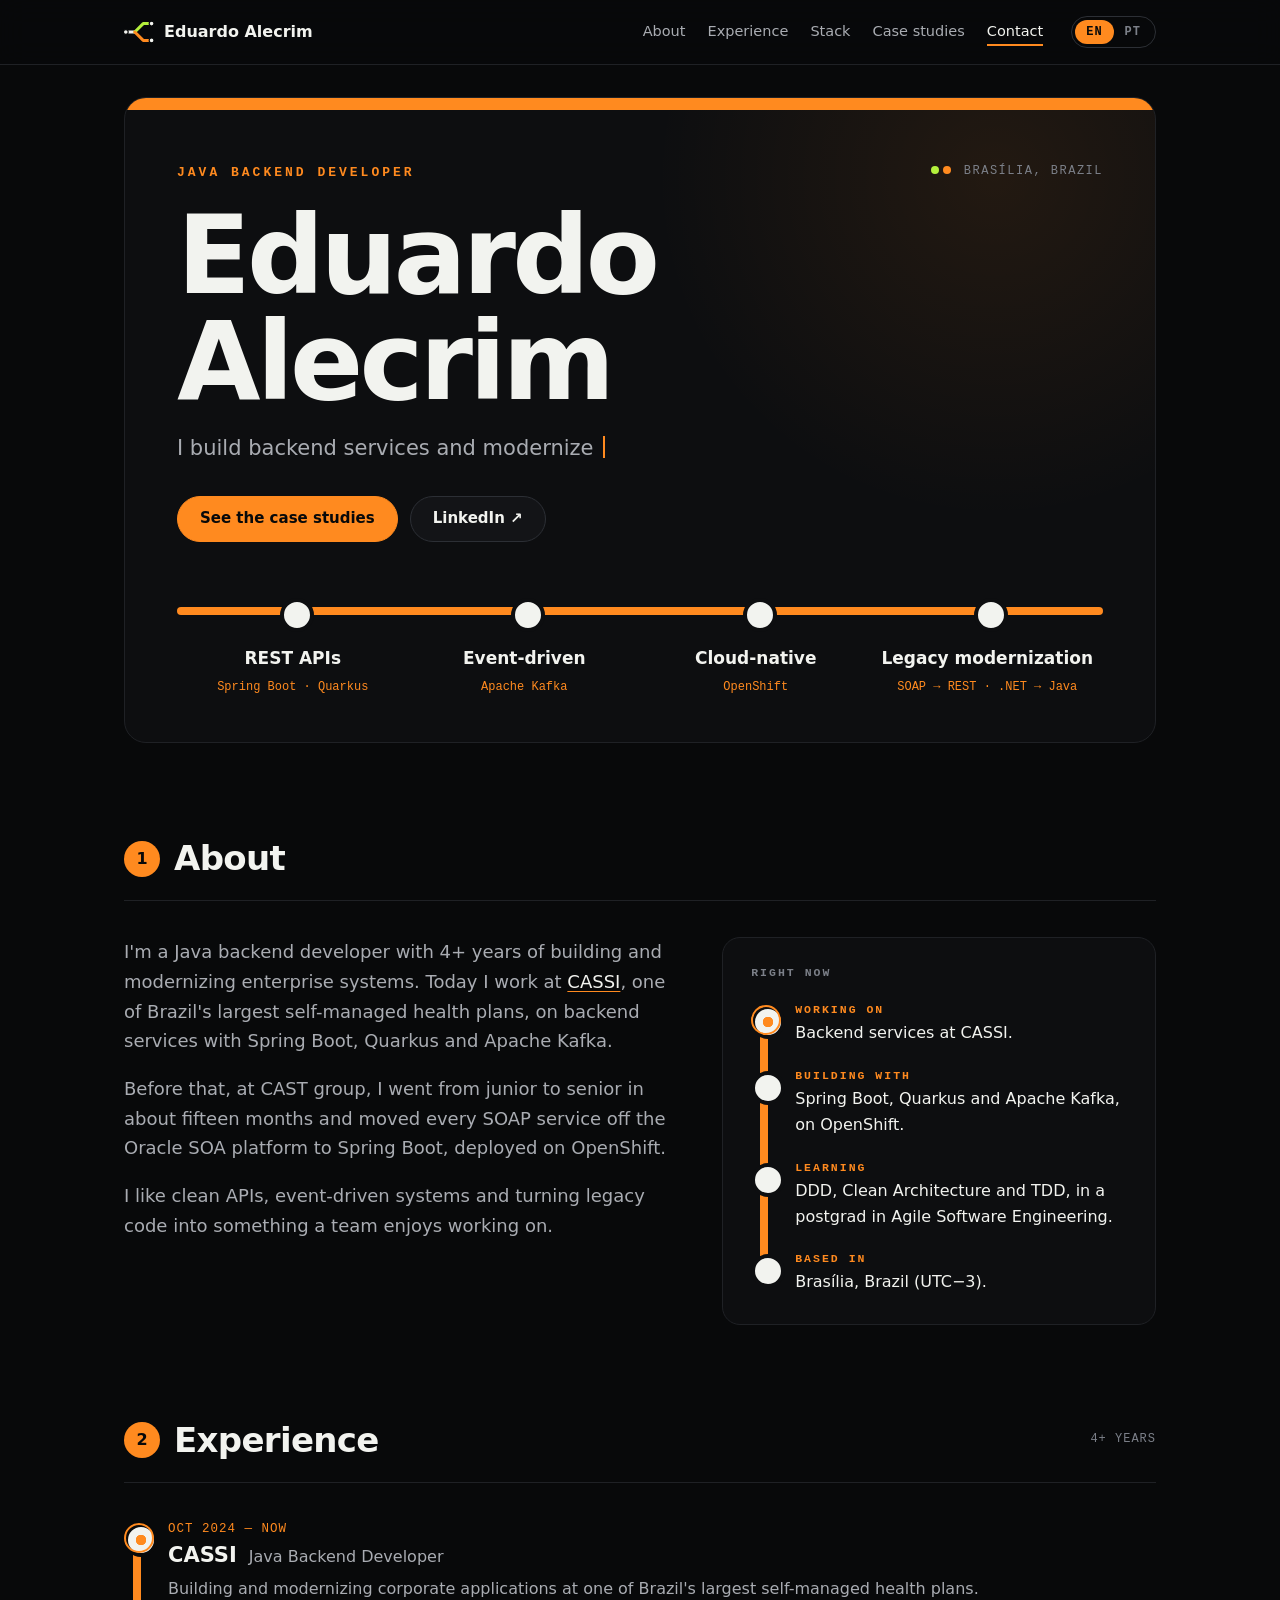
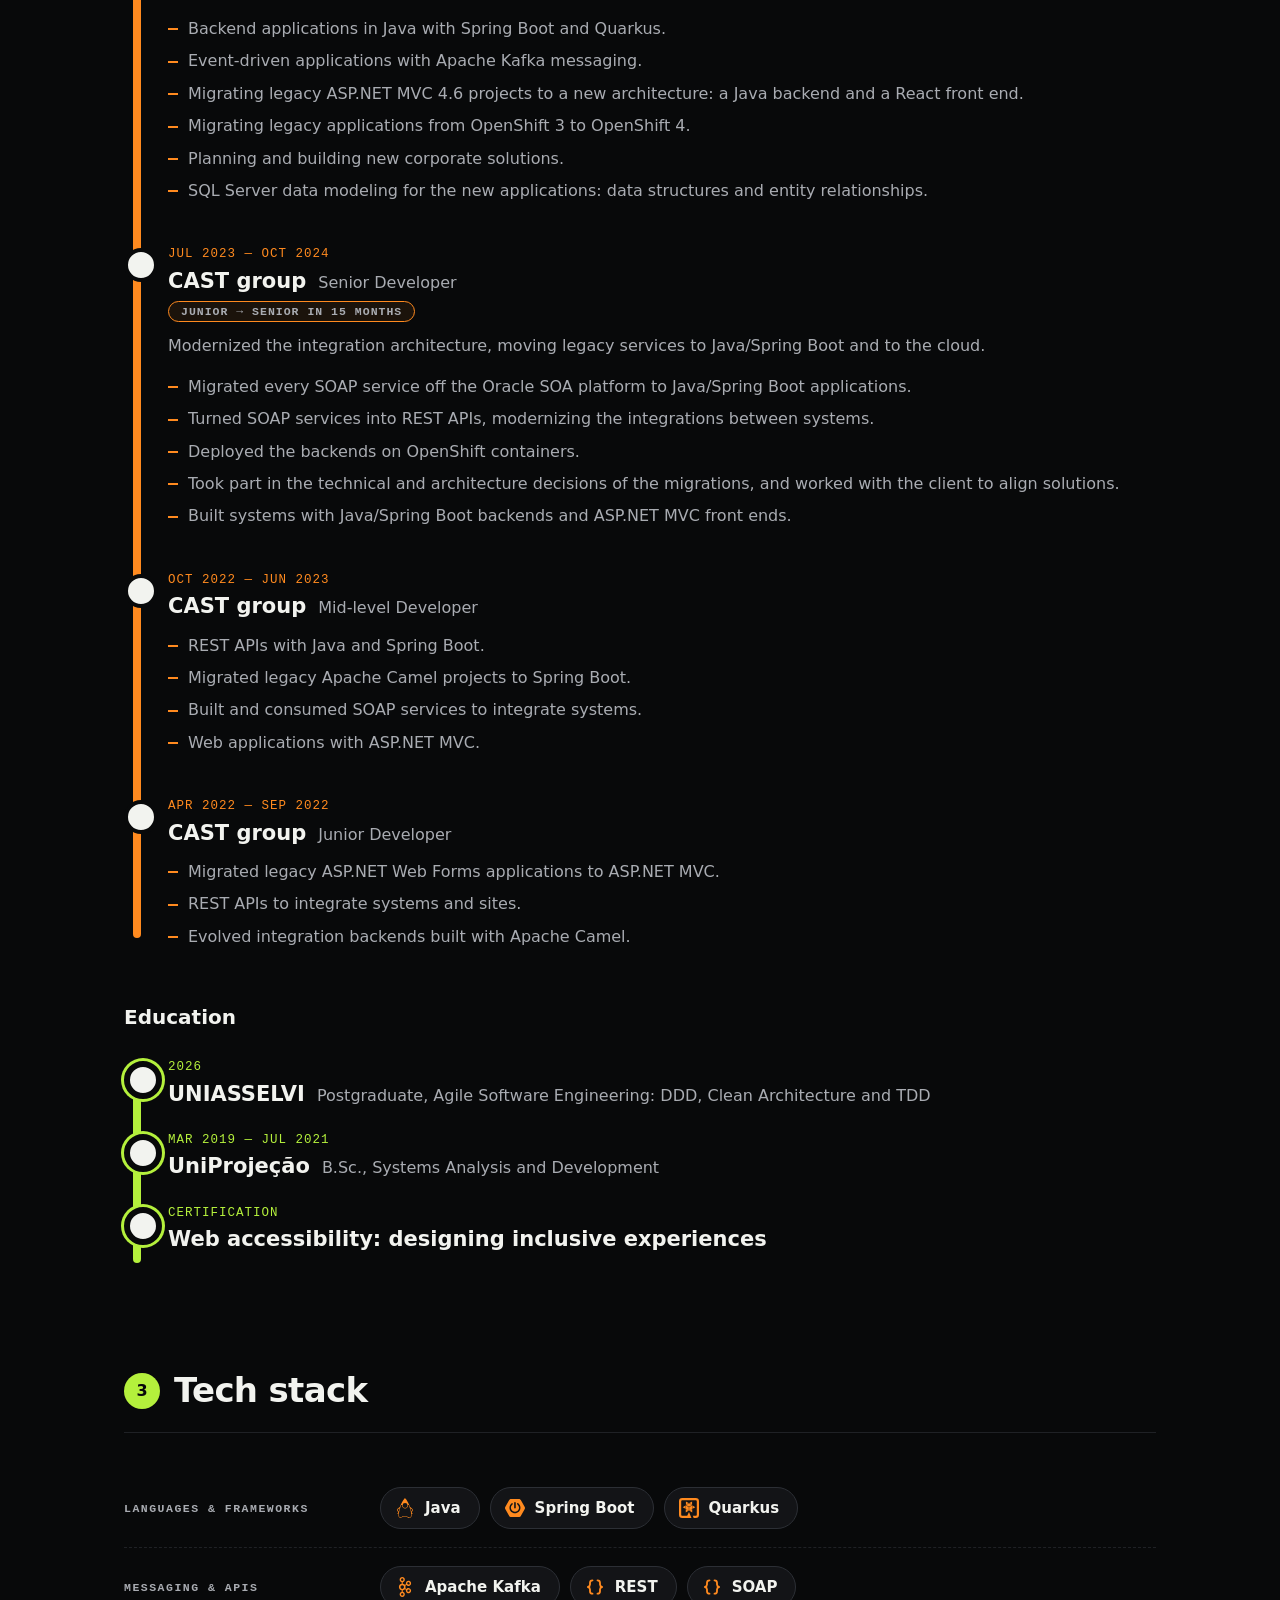
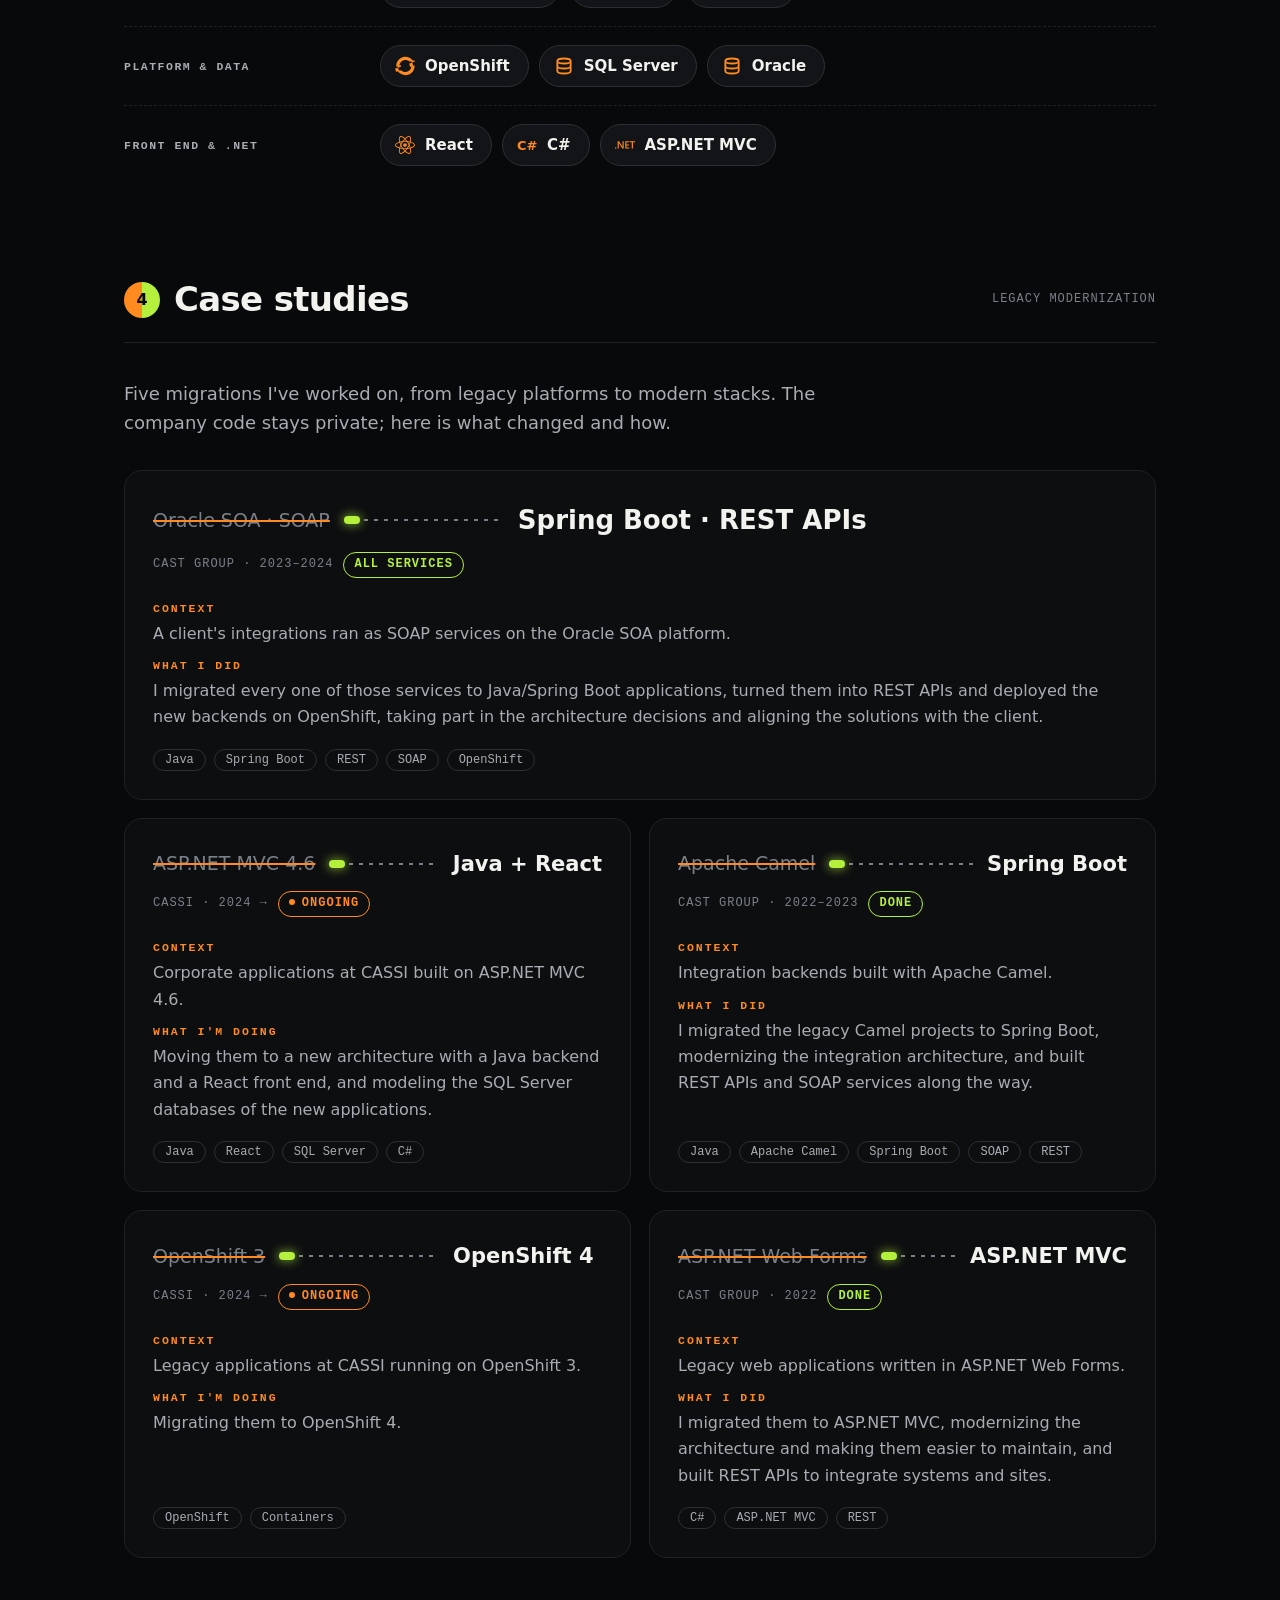
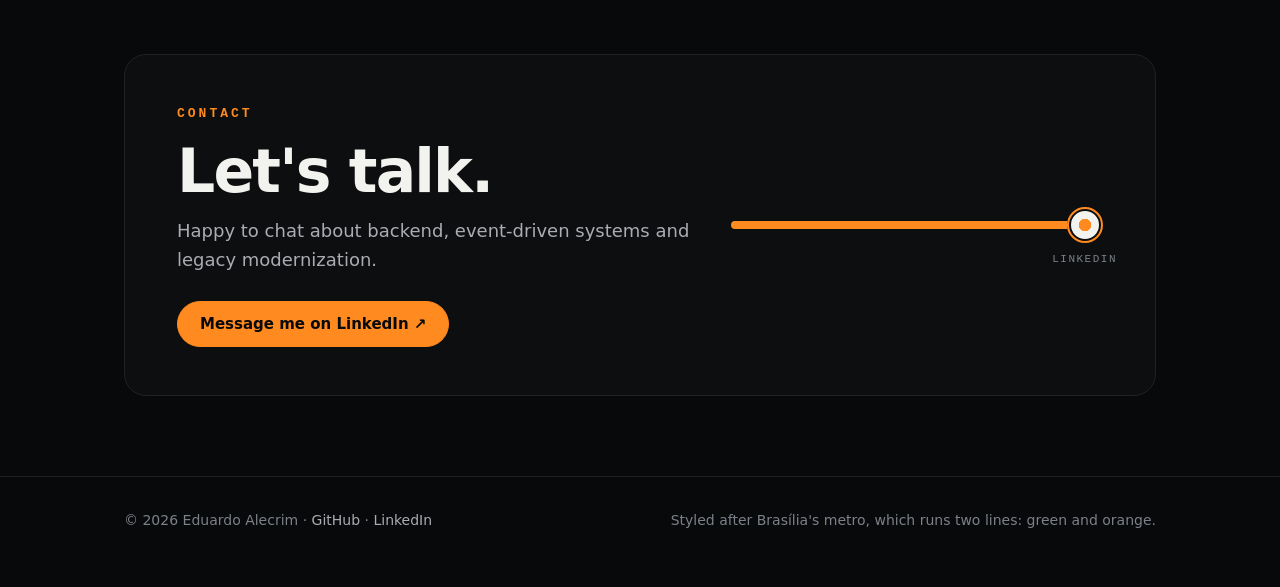
==== index.html @ 1c545191 "Add portfolio site styled after Brasília's metro A static page with no build step: a station name bo" ====
<!doctype html>
<html lang="en">
<head>
<meta charset="utf-8">
<meta name="viewport" content="width=device-width, initial-scale=1">
<title>Eduardo Alecrim · Java Backend Developer</title>
<meta name="description" content="Java backend developer in Brasília, Brazil: Spring Boot, Quarkus, Apache Kafka and OpenShift, and the legacy modernization in between.">
<meta name="theme-color" content="#08090A">
<link rel="canonical" href="https://eduardo-alecrim.github.io/">
<link rel="icon" href="favicon.svg" type="image/svg+xml">
<meta property="og:type" content="website">
<meta property="og:title" content="Eduardo Alecrim · Java Backend Developer">
<meta property="og:description" content="I build backend services and modernize the legacy systems behind them.">
<meta property="og:url" content="https://eduardo-alecrim.github.io/">
<meta property="og:image" content="https://eduardo-alecrim.github.io/og.png">
<meta name="twitter:card" content="summary_large_image">
<link rel="stylesheet" href="styles.css">
<script>document.documentElement.classList.add("js")</script>
<script src="script.js" defer></script>
</head>
<body>
<a class="skip" href="#main" data-i18n="nav.skip">Skip to content</a>
<!-- Logos: Simple Icons 14.15.0 (CC0-1.0), https://simpleicons.org. Brand names and logos belong to their owners. -->
<svg width="0" height="0" style="position:absolute" aria-hidden="true"><symbol id="i-openjdk" viewBox="0 0 24 24"><path fill="currentColor" d="M11.915 0 11.7.215C9.515 2.4 7.47 6.39 6.046 10.483c-1.064 1.024-3.633 2.81-3.711 3.551-.093.87 1.746 2.611 1.55 3.235-.198.625-1.304 1.408-1.014 1.939.1.188.823.011 1.277-.491a13.389 13.389 0 0 0-.017 2.14c.076.906.27 1.668.643 2.232.372.563.956.911 1.667.911.397 0 .727-.114 1.024-.264.298-.149.571-.33.91-.5.68-.34 1.634-.666 3.53-.604 1.903.062 2.872.39 3.559.704.687.314 1.15.664 1.925.664.767 0 1.395-.336 1.807-.9.412-.563.631-1.33.72-2.24.06-.623.055-1.32 0-2.066.454.45 1.117.604 1.213.424.29-.53-.816-1.314-1.013-1.937-.198-.624 1.642-2.366 1.549-3.236-.08-.748-2.707-2.568-3.748-3.586C16.428 6.374 14.308 2.394 12.13.215zm.175 6.038a2.95 2.95 0 0 1 2.943 2.942 2.95 2.95 0 0 1-2.943 2.943A2.95 2.95 0 0 1 9.148 8.98a2.95 2.95 0 0 1 2.942-2.942zM8.685 7.983a3.515 3.515 0 0 0-.145.997c0 1.951 1.6 3.55 3.55 3.55 1.95 0 3.55-1.598 3.55-3.55 0-.329-.046-.648-.132-.951.334.095.64.208.915.336a42.699 42.699 0 0 1 2.042 5.829c.678 2.545 1.01 4.92.846 6.607-.082.844-.29 1.51-.606 1.94-.315.431-.713.651-1.315.651-.593 0-.932-.27-1.673-.61-.741-.338-1.825-.694-3.792-.758-1.974-.064-3.073.293-3.821.669-.375.188-.659.373-.911.5s-.466.2-.752.2c-.53 0-.876-.209-1.16-.64-.285-.43-.474-1.101-.545-1.948-.141-1.693.176-4.069.823-6.614a43.155 43.155 0 0 1 1.934-5.783c.348-.167.749-.31 1.192-.425zm-3.382 4.362a.216.216 0 0 1 .13.031c-.166.56-.323 1.116-.463 1.665a33.849 33.849 0 0 0-.547 2.555 3.9 3.9 0 0 0-.2-.39c-.58-1.012-.914-1.642-1.16-2.08.315-.24 1.679-1.755 2.24-1.781zm13.394.01c.562.027 1.926 1.543 2.24 1.783-.246.438-.58 1.068-1.16 2.08a4.428 4.428 0 0 0-.163.309 32.354 32.354 0 0 0-.562-2.49 40.579 40.579 0 0 0-.482-1.652.216.216 0 0 1 .127-.03z"/></symbol><symbol id="i-springboot" viewBox="0 0 24 24"><path fill="currentColor" d="m23.693 10.7058-4.73-8.1844c-.4094-.7106-1.4166-1.2942-2.2402-1.2942H7.2725c-.819 0-1.8308.5836-2.2402 1.2942L.307 10.7058c-.4095.7106-.4095 1.873 0 2.5837l4.7252 8.189c.4094.7107 1.4166 1.2943 2.2402 1.2943h9.455c.819 0 1.826-.5836 2.2402-1.2942l4.7252-8.189c.4095-.7107.4095-1.8732 0-2.5838zM10.9763 5.7547c0-.5365.4377-.9742.9742-.9742s.9742.4377.9742.9742v5.8217c0 .5366-.4377.9742-.9742.9742s-.9742-.4376-.9742-.9742zm.9742 12.4294c-3.6427 0-6.6077-2.965-6.6077-6.6077.0047-2.0896.993-4.0521 2.6685-5.304a.8657.8657 0 0 1 1.2142.1788.8657.8657 0 0 1-.1788 1.2143c-2.1602 1.6048-2.612 4.6592-1.0072 6.8194 1.6049 2.1603 4.6593 2.612 6.8195 1.0072 1.2378-.9177 1.9673-2.372 1.9673-3.9157a4.8972 4.8972 0 0 0-1.9861-3.925c-.386-.2824-.466-.8284-.1836-1.2143.2824-.386.8283-.466 1.2143-.1835 1.6895 1.2471 2.6826 3.2238 2.6873 5.3228 0 3.6474-2.965 6.6077-6.6077 6.6077z"/></symbol><symbol id="i-quarkus" viewBox="0 0 24 24"><path fill="currentColor" d="M3.981 0A3.993 3.993 0 0 0 0 3.981V20.02A3.993 3.993 0 0 0 3.981 24h10.983L12 16.8l-2.15 4.546H3.98c-.72 0-1.327-.608-1.327-1.327V3.98c0-.72.608-1.327 1.327-1.327h16.04c.72 0 1.327.608 1.327 1.327v16.04c0 .72-.608 1.327-1.327 1.327h-3.48L17.63 24h2.388A3.993 3.993 0 0 0 24 20.019V3.98A3.993 3.993 0 0 0 20.019 0zm4.324 4.217v3.858l3.341-1.93zm7.39 0l-3.341 1.929 3.34 1.929zM12 6.35L8.305 8.483 12 10.617l3.695-2.134zM8.104 8.832v4.266l3.695 2.133v-4.266zm7.792 0L12.2 10.965v4.266l3.695-2.133zm-8.146.204l-3.34 1.93 3.34 1.928zm8.5 0v3.858l3.34-1.929zm-8.146 4.47v3.859l3.341-1.93zm7.792 0l-3.341 1.93 3.34 1.929z"/></symbol><symbol id="i-apachekafka" viewBox="0 0 24 24"><path fill="currentColor" d="M9.71 2.136a1.43 1.43 0 0 0-2.047 0h-.007a1.48 1.48 0 0 0-.421 1.042c0 .41.161.777.422 1.039l.007.007c.257.264.616.426 1.019.426.404 0 .766-.162 1.027-.426l.003-.007c.261-.262.421-.629.421-1.039 0-.408-.159-.777-.421-1.042H9.71zM8.683 22.295c.404 0 .766-.167 1.027-.429l.003-.008c.261-.261.421-.631.421-1.036 0-.41-.159-.778-.421-1.044H9.71a1.42 1.42 0 0 0-1.027-.432 1.4 1.4 0 0 0-1.02.432h-.007c-.26.266-.422.634-.422 1.044 0 .406.161.775.422 1.036l.007.008c.258.262.617.429 1.02.429zm7.89-4.462c.359-.096.683-.33.882-.684l.027-.052a1.47 1.47 0 0 0 .114-1.067 1.454 1.454 0 0 0-.675-.896l-.021-.014a1.425 1.425 0 0 0-1.078-.132c-.36.091-.684.335-.881.686-.2.349-.241.75-.146 1.119.099.363.33.691.675.896h.002c.346.203.737.239 1.101.144zm-6.405-7.342a2.083 2.083 0 0 0-1.485-.627c-.58 0-1.103.242-1.482.627-.378.385-.612.916-.612 1.507s.233 1.124.612 1.514a2.08 2.08 0 0 0 2.967 0c.379-.39.612-.923.612-1.514s-.233-1.122-.612-1.507zm-.835-2.51c.843.141 1.6.552 2.178 1.144h.004c.092.093.182.196.265.299l1.446-.851a3.176 3.176 0 0 1-.047-1.808 3.149 3.149 0 0 1 1.456-1.926l.025-.016a3.062 3.062 0 0 1 2.345-.306c.77.21 1.465.721 1.898 1.482v.002c.431.757.518 1.626.313 2.408a3.145 3.145 0 0 1-1.456 1.928l-.198.118h-.02a3.095 3.095 0 0 1-2.154.201 3.127 3.127 0 0 1-1.514-.944l-1.444.848a4.162 4.162 0 0 1 0 2.879l1.444.846c.413-.47.939-.789 1.514-.944a3.041 3.041 0 0 1 2.371.319l.048.023v.002a3.17 3.17 0 0 1 1.408 1.906 3.215 3.215 0 0 1-.313 2.405l-.026.053-.003-.005a3.147 3.147 0 0 1-1.867 1.436 3.096 3.096 0 0 1-2.371-.318v-.006a3.156 3.156 0 0 1-1.456-1.927 3.175 3.175 0 0 1 .047-1.805l-1.446-.848a3.905 3.905 0 0 1-.265.294l-.004.005a3.938 3.938 0 0 1-2.178 1.138v1.699a3.09 3.09 0 0 1 1.56.862l.002.004c.565.572.914 1.368.914 2.243 0 .873-.35 1.664-.914 2.239l-.002.009a3.1 3.1 0 0 1-2.21.931 3.1 3.1 0 0 1-2.206-.93h-.002v-.009a3.186 3.186 0 0 1-.916-2.239c0-.875.35-1.672.916-2.243v-.004h.002a3.1 3.1 0 0 1 1.558-.862v-1.699a3.926 3.926 0 0 1-2.176-1.138l-.006-.005a4.098 4.098 0 0 1-1.173-2.874c0-1.122.452-2.136 1.173-2.872h.006a3.947 3.947 0 0 1 2.176-1.144V6.289a3.137 3.137 0 0 1-1.558-.864h-.002v-.004a3.192 3.192 0 0 1-.916-2.243c0-.871.35-1.669.916-2.243l.002-.002A3.084 3.084 0 0 1 8.683 0c.861 0 1.641.355 2.21.932v.002h.002c.565.574.914 1.372.914 2.243 0 .876-.35 1.667-.914 2.243l-.002.005a3.142 3.142 0 0 1-1.56.864v1.692zm8.121-1.129l-.012-.019a1.452 1.452 0 0 0-.87-.668 1.43 1.43 0 0 0-1.103.146h.002c-.347.2-.58.529-.677.896-.095.365-.054.768.146 1.119l.007.009c.2.347.519.579.874.673.357.103.755.059 1.098-.144l.019-.009a1.47 1.47 0 0 0 .657-.885 1.493 1.493 0 0 0-.141-1.118"/></symbol><symbol id="i-redhatopenshift" viewBox="0 0 24 24"><path fill="currentColor" d="M21.665,11.812c-0.11-1.377-0.476-2.724-1.08-3.966L24,6.599c-0.268-0.556-0.585-1.092-0.943-1.595 l-1.601,0.583c-3.534-4.95-10.412-6.098-15.363-2.565c-3.144,2.244-4.883,5.972-4.582,9.823l1.604-0.584 c0.051,0.615,0.153,1.224,0.305,1.822L0,15.335c0.338,1.339,0.922,2.604,1.721,3.731l1.812-0.659 c3.526,4.95,10.398,6.106,15.349,2.58c1.555-1.107,2.796-2.6,3.599-4.332c0.802-1.715,1.144-3.61,0.991-5.497L21.665,11.812z M16.925,9.177c0.687,1.227,0.998,2.629,0.895,4.032l1.809-0.657c-0.063,0.856-0.282,1.694-0.646,2.471 c-1.67,3.584-5.928,5.138-9.514,3.472c-0.782-0.365-1.491-0.87-2.092-1.49l-1.813,0.66c-0.979-1.01-1.64-2.285-1.903-3.667 l3.426-1.242c-0.121-0.624-0.159-1.262-0.111-1.896H6.97l-1.604,0.583c0.294-3.932,3.72-6.881,7.652-6.587 c0.868,0.065,1.716,0.288,2.504,0.658V5.508c0.778,0.364,1.483,0.867,2.082,1.483l1.599-0.582c0.002,0.002,0.004,0.003,0.006,0.005 c0.441,0.454,0.82,0.965,1.128,1.518L16.925,9.177z"/></symbol><symbol id="i-react" viewBox="0 0 24 24"><path fill="currentColor" d="M14.23 12.004a2.236 2.236 0 0 1-2.235 2.236 2.236 2.236 0 0 1-2.236-2.236 2.236 2.236 0 0 1 2.235-2.236 2.236 2.236 0 0 1 2.236 2.236zm2.648-10.69c-1.346 0-3.107.96-4.888 2.622-1.78-1.653-3.542-2.602-4.887-2.602-.41 0-.783.093-1.106.278-1.375.793-1.683 3.264-.973 6.365C1.98 8.917 0 10.42 0 12.004c0 1.59 1.99 3.097 5.043 4.03-.704 3.113-.39 5.588.988 6.38.32.187.69.275 1.102.275 1.345 0 3.107-.96 4.888-2.624 1.78 1.654 3.542 2.603 4.887 2.603.41 0 .783-.09 1.106-.275 1.374-.792 1.683-3.263.973-6.365C22.02 15.096 24 13.59 24 12.004c0-1.59-1.99-3.097-5.043-4.032.704-3.11.39-5.587-.988-6.38-.318-.184-.688-.277-1.092-.278zm-.005 1.09v.006c.225 0 .406.044.558.127.666.382.955 1.835.73 3.704-.054.46-.142.945-.25 1.44-.96-.236-2.006-.417-3.107-.534-.66-.905-1.345-1.727-2.035-2.447 1.592-1.48 3.087-2.292 4.105-2.295zm-9.77.02c1.012 0 2.514.808 4.11 2.28-.686.72-1.37 1.537-2.02 2.442-1.107.117-2.154.298-3.113.538-.112-.49-.195-.964-.254-1.42-.23-1.868.054-3.32.714-3.707.19-.09.4-.127.563-.132zm4.882 3.05c.455.468.91.992 1.36 1.564-.44-.02-.89-.034-1.345-.034-.46 0-.915.01-1.36.034.44-.572.895-1.096 1.345-1.565zM12 8.1c.74 0 1.477.034 2.202.093.406.582.802 1.203 1.183 1.86.372.64.71 1.29 1.018 1.946-.308.655-.646 1.31-1.013 1.95-.38.66-.773 1.288-1.18 1.87-.728.063-1.466.098-2.21.098-.74 0-1.477-.035-2.202-.093-.406-.582-.802-1.204-1.183-1.86-.372-.64-.71-1.29-1.018-1.946.303-.657.646-1.313 1.013-1.954.38-.66.773-1.286 1.18-1.868.728-.064 1.466-.098 2.21-.098zm-3.635.254c-.24.377-.48.763-.704 1.16-.225.39-.435.782-.635 1.174-.265-.656-.49-1.31-.676-1.947.64-.15 1.315-.283 2.015-.386zm7.26 0c.695.103 1.365.23 2.006.387-.18.632-.405 1.282-.66 1.933-.2-.39-.41-.783-.64-1.174-.225-.392-.465-.774-.705-1.146zm3.063.675c.484.15.944.317 1.375.498 1.732.74 2.852 1.708 2.852 2.476-.005.768-1.125 1.74-2.857 2.475-.42.18-.88.342-1.355.493-.28-.958-.646-1.956-1.1-2.98.45-1.017.81-2.01 1.085-2.964zm-13.395.004c.278.96.645 1.957 1.1 2.98-.45 1.017-.812 2.01-1.086 2.964-.484-.15-.944-.318-1.37-.5-1.732-.737-2.852-1.706-2.852-2.474 0-.768 1.12-1.742 2.852-2.476.42-.18.88-.342 1.356-.494zm11.678 4.28c.265.657.49 1.312.676 1.948-.64.157-1.316.29-2.016.39.24-.375.48-.762.705-1.158.225-.39.435-.788.636-1.18zm-9.945.02c.2.392.41.783.64 1.175.23.39.465.772.705 1.143-.695-.102-1.365-.23-2.006-.386.18-.63.406-1.282.66-1.933zM17.92 16.32c.112.493.2.968.254 1.423.23 1.868-.054 3.32-.714 3.708-.147.09-.338.128-.563.128-1.012 0-2.514-.807-4.11-2.28.686-.72 1.37-1.536 2.02-2.44 1.107-.118 2.154-.3 3.113-.54zm-11.83.01c.96.234 2.006.415 3.107.532.66.905 1.345 1.727 2.035 2.446-1.595 1.483-3.092 2.295-4.11 2.295-.22-.005-.406-.05-.553-.132-.666-.38-.955-1.834-.73-3.703.054-.46.142-.944.25-1.438zm4.56.64c.44.02.89.034 1.345.034.46 0 .915-.01 1.36-.034-.44.572-.895 1.095-1.345 1.565-.455-.47-.91-.993-1.36-1.565z"/></symbol><symbol id="i-dotnet" viewBox="0 0 24 24"><path fill="currentColor" d="M24 8.77h-2.468v7.565h-1.425V8.77h-2.462V7.53H24zm-6.852 7.565h-4.821V7.53h4.63v1.24h-3.205v2.494h2.953v1.234h-2.953v2.604h3.396zm-6.708 0H8.882L4.78 9.863a2.896 2.896 0 0 1-.258-.51h-.036c.032.189.048.592.048 1.21v5.772H3.157V7.53h1.659l3.965 6.32c.167.261.275.442.323.54h.024c-.04-.233-.06-.629-.06-1.185V7.529h1.372zm-8.703-.693a.868.829 0 0 1-.869.829.868.829 0 0 1-.868-.83.868.829 0 0 1 .868-.828.868.829 0 0 1 .869.829Z"/></symbol><symbol id="i-api" viewBox="0 0 24 24"><path fill="none" stroke="currentColor" stroke-width="2.2" stroke-linecap="round" stroke-linejoin="round" d="M9 4C7 4 6 5 6 7v2c0 1.6-1 2.6-2.5 3C5 12.4 6 13.4 6 15v2c0 2 1 3 3 3M15 4c2 0 3 1 3 3v2c0 1.6 1 2.6 2.5 3-1.5.4-2.5 1.4-2.5 3v2c0 2-1 3-3 3"/></symbol><symbol id="i-database" viewBox="0 0 24 24"><path fill="none" stroke="currentColor" stroke-width="2.2" stroke-linecap="round" stroke-linejoin="round" d="M4 6c0-1.7 3.6-3 8-3s8 1.3 8 3-3.6 3-8 3-8-1.3-8-3zM4 6v12c0 1.7 3.6 3 8 3s8-1.3 8-3V6M4 12c0 1.7 3.6 3 8 3s8-1.3 8-3"/></symbol></svg>

<header class="nav">
  <div class="wrap">
    <a class="brand" href="#top" aria-label="Eduardo Alecrim">
      <svg class="fork" viewBox="0 0 50 40" aria-hidden="true">
        <g fill="none" stroke-width="5" stroke-linecap="round" stroke-linejoin="round">
          <path d="M3 20H18" stroke="#F2F3EF"/><path d="M18 20L32 6H46" stroke="#B4F03C"/><path d="M18 20L32 34H46" stroke="#FF8A1F"/>
        </g>
        <g fill="#F2F3EF" stroke="#08090A" stroke-width="2"><circle cx="3" cy="20" r="4"/><circle cx="46" cy="6" r="4"/><circle cx="46" cy="34" r="4"/></g>
      </svg>
      <span>Eduardo Alecrim</span>
    </a>
    <nav class="nav-links" aria-label="Sections">
      <a href="#about" data-i18n="nav.about">About</a>
      <a href="#experience" data-i18n="nav.exp">Experience</a>
      <a href="#stack" data-i18n="nav.stack">Stack</a>
      <a href="#cases" data-i18n="nav.cases">Case studies</a>
      <a href="#contact" data-i18n="nav.contact">Contact</a>
    </nav>
    <div class="lang" role="group" aria-label="Language">
      <button type="button" data-lang="en" aria-pressed="true">EN</button>
      <button type="button" data-lang="pt" aria-pressed="false">PT</button>
    </div>
  </div>
</header>

<main id="main">
<div class="wrap" id="top">

  <section class="board" aria-labelledby="name">
    <div class="halo" aria-hidden="true"></div>
    <div class="stripe" aria-hidden="true"></div>
    <div class="board-top">
      <p class="eyebrow" data-i18n="hero.role">Java backend developer</p>
      <p class="where"><span class="dot g"></span><span class="dot o"></span> <span data-i18n="hero.where">Brasília, Brazil</span></p>
    </div>
    <h1 class="name" id="name"><span class="lit"><span class="wipe">Eduardo Alecrim</span><span class="bar" aria-hidden="true"></span></span></h1>
    <p class="tagline"><span data-i18n="hero.tagline" data-typed>I build backend services and modernize the legacy systems behind them.</span><span class="caret" aria-hidden="true"></span></p>
    <div class="cta">
      <a class="btn primary" href="#cases" data-i18n="hero.cta">See the case studies</a>
      <a class="btn" href="https://www.linkedin.com/in/eduardosantosalm/" target="_blank" rel="noopener">LinkedIn ↗</a>
    </div>
    <div class="line">
      <span class="track" aria-hidden="true"></span>
      <span class="train" aria-hidden="true"></span>
      <ul class="stations">
        <li style="--p:.125"><b data-i18n="focus.api">REST APIs</b><span>Spring Boot · Quarkus</span></li>
        <li style="--p:.375"><b data-i18n="focus.events">Event-driven</b><span>Apache Kafka</span></li>
        <li style="--p:.625"><b data-i18n="focus.cloud">Cloud-native</b><span>OpenShift</span></li>
        <li style="--p:.875"><b data-i18n="focus.legacy">Legacy modernization</b><span>SOAP → REST · .NET → Java</span></li>
      </ul>
    </div>
  </section>

  <section id="about" aria-labelledby="about-h">
    <header class="sec-head" data-reveal><span class="bullet">1</span><h2 id="about-h" data-i18n="about.title">About</h2></header>
    <div class="about">
      <div class="prose" data-reveal>
        <p data-i18n="about.p1">I'm a Java backend developer with 4+ years of building and modernizing enterprise systems. Today I work at <a href="https://www.cassi.com.br" target="_blank" rel="noopener">CASSI</a>, one of Brazil's largest self-managed health plans, on backend services with Spring Boot, Quarkus and Apache Kafka.</p>
        <p data-i18n="about.p2">Before that, at CAST group, I went from junior to senior in about fifteen months and moved every SOAP service off the Oracle SOA platform to Spring Boot, deployed on OpenShift.</p>
        <p data-i18n="about.p3">I like clean APIs, event-driven systems and turning legacy code into something a team enjoys working on.</p>
      </div>
      <div class="now" data-reveal>
        <h3 class="label" data-i18n="now.title">Right now</h3>
        <ul class="vline">
          <li class="current"><span class="label" data-i18n="now.l1">Working on</span><span data-i18n="now.t1">Backend services at CASSI.</span></li>
          <li><span class="label" data-i18n="now.l2">Building with</span><span data-i18n="now.t2">Spring Boot, Quarkus and Apache Kafka, on OpenShift.</span></li>
          <li><span class="label" data-i18n="now.l3">Learning</span><span data-i18n="now.t3">DDD, Clean Architecture and TDD, in a postgrad in Agile Software Engineering.</span></li>
          <li><span class="label" data-i18n="now.l4">Based in</span><span data-i18n="now.t4">Brasília, Brazil (UTC−3).</span></li>
        </ul>
      </div>
    </div>
  </section>

  <section id="experience" aria-labelledby="exp-h">
    <header class="sec-head" data-reveal><span class="bullet">2</span><h2 id="exp-h" data-i18n="exp.title">Experience</h2><span class="note" data-i18n="exp.note">4+ years</span></header>
    <ol class="timeline">
      <li class="stop current" data-reveal>
        <p class="when" data-i18n="exp.cassi.date">Oct 2024 — now</p>
        <h3><a href="https://www.cassi.com.br" target="_blank" rel="noopener">CASSI</a> <span data-i18n="exp.cassi.role">Java Backend Developer</span></h3>
        <p data-i18n="exp.cassi.sum">Building and modernizing corporate applications at one of Brazil's largest self-managed health plans.</p>
        <ul class="ticks">
          <li data-i18n="exp.cassi.b1">Backend applications in Java with Spring Boot and Quarkus.</li>
          <li data-i18n="exp.cassi.b2">Event-driven applications with Apache Kafka messaging.</li>
          <li data-i18n="exp.cassi.b3">Migrating legacy ASP.NET MVC 4.6 projects to a new architecture: a Java backend and a React front end.</li>
          <li data-i18n="exp.cassi.b4">Migrating legacy applications from OpenShift 3 to OpenShift 4.</li>
          <li data-i18n="exp.cassi.b5">Planning and building new corporate solutions.</li>
          <li data-i18n="exp.cassi.b6">SQL Server data modeling for the new applications: data structures and entity relationships.</li>
        </ul>
      </li>
      <li class="stop" data-reveal>
        <p class="when" data-i18n="exp.sr.date">Jul 2023 — Oct 2024</p>
        <h3>CAST group <span data-i18n="exp.sr.role">Senior Developer</span></h3>
        <p class="express" data-i18n="exp.sr.badge">Junior → senior in 15 months</p>
        <p data-i18n="exp.sr.sum">Modernized the integration architecture, moving legacy services to Java/Spring Boot and to the cloud.</p>
        <ul class="ticks">
          <li data-i18n="exp.sr.b1">Migrated every SOAP service off the Oracle SOA platform to Java/Spring Boot applications.</li>
          <li data-i18n="exp.sr.b2">Turned SOAP services into REST APIs, modernizing the integrations between systems.</li>
          <li data-i18n="exp.sr.b3">Deployed the backends on OpenShift containers.</li>
          <li data-i18n="exp.sr.b4">Took part in the technical and architecture decisions of the migrations, and worked with the client to align solutions.</li>
          <li data-i18n="exp.sr.b5">Built systems with Java/Spring Boot backends and ASP.NET MVC front ends.</li>
        </ul>
      </li>
      <li class="stop" data-reveal>
        <p class="when" data-i18n="exp.mid.date">Oct 2022 — Jun 2023</p>
        <h3>CAST group <span data-i18n="exp.mid.role">Mid-level Developer</span></h3>
        <ul class="ticks">
          <li data-i18n="exp.mid.b1">REST APIs with Java and Spring Boot.</li>
          <li data-i18n="exp.mid.b2">Migrated legacy Apache Camel projects to Spring Boot.</li>
          <li data-i18n="exp.mid.b3">Built and consumed SOAP services to integrate systems.</li>
          <li data-i18n="exp.mid.b4">Web applications with ASP.NET MVC.</li>
        </ul>
      </li>
      <li class="stop" data-reveal>
        <p class="when" data-i18n="exp.jr.date">Apr 2022 — Sep 2022</p>
        <h3>CAST group <span data-i18n="exp.jr.role">Junior Developer</span></h3>
        <ul class="ticks">
          <li data-i18n="exp.jr.b1">Migrated legacy ASP.NET Web Forms applications to ASP.NET MVC.</li>
          <li data-i18n="exp.jr.b2">REST APIs to integrate systems and sites.</li>
          <li data-i18n="exp.jr.b3">Evolved integration backends built with Apache Camel.</li>
        </ul>
      </li>
    </ol>

    <h3 class="sub-head" data-reveal data-i18n="edu.title">Education</h3>
    <ol class="timeline school">
      <li class="stop" data-reveal>
        <p class="when">2026</p>
        <h3>UNIASSELVI <span data-i18n="edu.post">Postgraduate, Agile Software Engineering: DDD, Clean Architecture and TDD</span></h3>
      </li>
      <li class="stop" data-reveal>
        <p class="when" data-i18n="edu.bsc.date">Mar 2019 — Jul 2021</p>
        <h3>UniProjeção <span data-i18n="edu.bsc">B.Sc., Systems Analysis and Development</span></h3>
      </li>
      <li class="stop" data-reveal>
        <p class="when" data-i18n="edu.cert.label">Certification</p>
        <h3 data-i18n="edu.cert">Web accessibility: designing inclusive experiences</h3>
      </li>
    </ol>
  </section>

  <section id="stack" aria-labelledby="stack-h">
    <header class="sec-head" data-reveal><span class="bullet green">3</span><h2 id="stack-h" data-i18n="stack.title">Tech stack</h2></header>
    <div class="stack">
      <div class="stack-row" data-reveal><h3 class="label" data-i18n="stack.g1">Languages &amp; frameworks</h3><ul class="chips"><li class="chip"><svg aria-hidden="true"><use href="#i-openjdk"/></svg>Java</li><li class="chip"><svg aria-hidden="true"><use href="#i-springboot"/></svg>Spring Boot</li><li class="chip"><svg aria-hidden="true"><use href="#i-quarkus"/></svg>Quarkus</li></ul></div>
      <div class="stack-row" data-reveal><h3 class="label" data-i18n="stack.g2">Messaging &amp; APIs</h3><ul class="chips"><li class="chip"><svg aria-hidden="true"><use href="#i-apachekafka"/></svg>Apache Kafka</li><li class="chip"><svg aria-hidden="true"><use href="#i-api"/></svg>REST</li><li class="chip"><svg aria-hidden="true"><use href="#i-api"/></svg>SOAP</li></ul></div>
      <div class="stack-row" data-reveal><h3 class="label" data-i18n="stack.g3">Platform &amp; data</h3><ul class="chips"><li class="chip"><svg aria-hidden="true"><use href="#i-redhatopenshift"/></svg>OpenShift</li><li class="chip"><svg aria-hidden="true"><use href="#i-database"/></svg>SQL Server</li><li class="chip"><svg aria-hidden="true"><use href="#i-database"/></svg>Oracle</li></ul></div>
      <div class="stack-row" data-reveal><h3 class="label" data-i18n="stack.g4">Front end &amp; .NET</h3><ul class="chips"><li class="chip"><svg aria-hidden="true"><use href="#i-react"/></svg>React</li><li class="chip"><span class="mono-ic" aria-hidden="true">C#</span>C#</li><li class="chip"><svg aria-hidden="true"><use href="#i-dotnet"/></svg>ASP.NET MVC</li></ul></div>
    </div>
  </section>

  <section id="cases" aria-labelledby="cases-h">
    <header class="sec-head" data-reveal><span class="bullet split">4</span><h2 id="cases-h" data-i18n="cases.title">Case studies</h2><span class="note" data-i18n="cases.note">Legacy modernization</span></header>
    <p class="lead" data-reveal data-i18n="cases.intro">Five migrations I've worked on, from legacy platforms to modern stacks. The company code stays private; here is what changed and how.</p>
    <div class="cases">
      <article class="case featured" data-reveal>
        <header class="case-head">
          <p class="route"><s>Oracle SOA · SOAP</s><span class="rail" aria-hidden="true"></span><b>Spring Boot · REST APIs</b></p>
          <p class="meta">CAST group · 2023–2024 <span class="badge done" data-i18n="cases.all">All services</span></p>
        </header>
        <dl>
          <dt data-i18n="cases.ctx">Context</dt><dd data-i18n="c1.ctx">A client's integrations ran as SOAP services on the Oracle SOA platform.</dd>
          <dt data-i18n="cases.did">What I did</dt><dd data-i18n="c1.did">I migrated every one of those services to Java/Spring Boot applications, turned them into REST APIs and deployed the new backends on OpenShift, taking part in the architecture decisions and aligning the solutions with the client.</dd>
        </dl>
        <ul class="tags"><li>Java</li><li>Spring Boot</li><li>REST</li><li>SOAP</li><li>OpenShift</li></ul>
      </article>
      <article class="case" data-reveal>
        <header class="case-head">
          <p class="route"><s>ASP.NET MVC 4.6</s><span class="rail" aria-hidden="true"></span><b>Java + React</b></p>
          <p class="meta">CASSI · 2024 → <span class="badge live" data-i18n="cases.ongoing">Ongoing</span></p>
        </header>
        <dl>
          <dt data-i18n="cases.ctx">Context</dt><dd data-i18n="c2.ctx">Corporate applications at CASSI built on ASP.NET MVC 4.6.</dd>
          <dt data-i18n="cases.doing">What I'm doing</dt><dd data-i18n="c2.did">Moving them to a new architecture with a Java backend and a React front end, and modeling the SQL Server databases of the new applications.</dd>
        </dl>
        <ul class="tags"><li>Java</li><li>React</li><li>SQL Server</li><li>C#</li></ul>
      </article>
      <article class="case" data-reveal>
        <header class="case-head">
          <p class="route"><s>Apache Camel</s><span class="rail" aria-hidden="true"></span><b>Spring Boot</b></p>
          <p class="meta">CAST group · 2022–2023 <span class="badge done" data-i18n="cases.done">Done</span></p>
        </header>
        <dl>
          <dt data-i18n="cases.ctx">Context</dt><dd data-i18n="c3.ctx">Integration backends built with Apache Camel.</dd>
          <dt data-i18n="cases.did">What I did</dt><dd data-i18n="c3.did">I migrated the legacy Camel projects to Spring Boot, modernizing the integration architecture, and built REST APIs and SOAP services along the way.</dd>
        </dl>
        <ul class="tags"><li>Java</li><li>Apache Camel</li><li>Spring Boot</li><li>SOAP</li><li>REST</li></ul>
      </article>
      <article class="case" data-reveal>
        <header class="case-head">
          <p class="route"><s>OpenShift 3</s><span class="rail" aria-hidden="true"></span><b>OpenShift 4</b></p>
          <p class="meta">CASSI · 2024 → <span class="badge live" data-i18n="cases.ongoing">Ongoing</span></p>
        </header>
        <dl>
          <dt data-i18n="cases.ctx">Context</dt><dd data-i18n="c4.ctx">Legacy applications at CASSI running on OpenShift 3.</dd>
          <dt data-i18n="cases.doing">What I'm doing</dt><dd data-i18n="c4.did">Migrating them to OpenShift 4.</dd>
        </dl>
        <ul class="tags"><li>OpenShift</li><li>Containers</li></ul>
      </article>
      <article class="case" data-reveal>
        <header class="case-head">
          <p class="route"><s>ASP.NET Web Forms</s><span class="rail" aria-hidden="true"></span><b>ASP.NET MVC</b></p>
          <p class="meta">CAST group · 2022 <span class="badge done" data-i18n="cases.done">Done</span></p>
        </header>
        <dl>
          <dt data-i18n="cases.ctx">Context</dt><dd data-i18n="c5.ctx">Legacy web applications written in ASP.NET Web Forms.</dd>
          <dt data-i18n="cases.did">What I did</dt><dd data-i18n="c5.did">I migrated them to ASP.NET MVC, modernizing the architecture and making them easier to maintain, and built REST APIs to integrate systems and sites.</dd>
        </dl>
        <ul class="tags"><li>C#</li><li>ASP.NET MVC</li><li>REST</li></ul>
      </article>
    </div>
  </section>

  <section id="contact" class="contact" aria-labelledby="contact-h" data-reveal>
    <div>
      <p class="eyebrow" data-i18n="contact.eyebrow">Contact</p>
      <h2 id="contact-h" data-i18n="contact.title">Let's talk.</h2>
      <p data-i18n="contact.text">Happy to chat about backend, event-driven systems and legacy modernization.</p>
      <a class="btn primary" href="https://www.linkedin.com/in/eduardosantosalm/" target="_blank" rel="noopener" data-i18n="contact.btn">Message me on LinkedIn ↗</a>
    </div>
    <div class="arrival" aria-hidden="true"><span class="track"></span><span class="train"></span><span class="stop-dot"></span><span class="stop-name">LINKEDIN</span></div>
  </section>

</div>
</main>

<footer class="foot">
  <div class="wrap">
    <p>© <span data-year>2026</span> Eduardo Alecrim · <a href="https://github.com/eduardo-alecrim">GitHub</a> · <a href="https://www.linkedin.com/in/eduardosantosalm/">LinkedIn</a></p>
    <p data-i18n="footer.note">Styled after Brasília's metro, which runs two lines: green and orange.</p>
  </div>
</footer>
</body>
</html>
---- styles.css ----
/* Eduardo Alecrim: a portfolio styled after Brasília's metro signage. */

:root {
  --bg: #08090a;
  --panel: #0d0e10;
  --panel-2: #131417;
  --edge: #1f2125;
  --edge-hi: #2c2f35;
  --ink: #f2f3ef;
  --ink-2: #a9acb2;
  --ink-3: #7c8089;
  --orange: #ff8a1f;
  --green: #b4f03c;
  --sans: "Segoe UI", system-ui, -apple-system, "Helvetica Neue", Arial, sans-serif;
  --mono: "JetBrains Mono", "Cascadia Mono", Consolas, ui-monospace, "SFMono-Regular", Menlo, monospace;
  --ease: cubic-bezier(.65, 0, .35, 1);
  color-scheme: dark;
}

* { box-sizing: border-box; }
html { scroll-behavior: smooth; scroll-padding-top: 80px; }
body {
  margin: 0;
  background: var(--bg);
  color: var(--ink);
  font: 16px/1.65 var(--sans);
  -webkit-font-smoothing: antialiased;
  text-rendering: optimizeLegibility;
}
a { color: inherit; }
p { margin: 0; }
h1, h2, h3 { margin: 0; line-height: 1.15; }
ul, ol { margin: 0; padding: 0; list-style: none; }
::selection { background: var(--orange); color: var(--bg); }
:focus-visible { outline: 2px solid var(--orange); outline-offset: 3px; border-radius: 6px; }

.wrap { max-width: 1080px; margin: 0 auto; padding: 0 24px; }

.skip { position: absolute; left: -9999px; }
.skip:focus { left: 16px; top: 16px; z-index: 20; padding: 8px 14px; background: var(--orange); color: var(--bg); border-radius: 8px; }

.eyebrow, .label, .when, .note, .meta, .where {
  font-family: var(--mono);
  text-transform: uppercase;
}
.eyebrow { font-size: 13px; font-weight: 700; letter-spacing: 3px; color: var(--orange); }
.label { display: block; font-size: 11.5px; font-weight: 700; letter-spacing: 2px; color: var(--orange); }

/* ------------------------------------------------------------------ nav --- */

.nav {
  position: sticky; top: 0; z-index: 10;
  background: rgba(8, 9, 10, .8);
  backdrop-filter: blur(14px);
  -webkit-backdrop-filter: blur(14px);
  border-bottom: 1px solid var(--edge);
}
.nav .wrap { display: flex; align-items: center; gap: 28px; height: 64px; }
.brand { display: flex; align-items: center; gap: 10px; font-weight: 700; text-decoration: none; }
.fork { width: 30px; height: 24px; }
.nav-links { display: flex; gap: 22px; margin-left: auto; }
.nav-links a { color: var(--ink-2); text-decoration: none; font-size: 14.5px; transition: color .2s; }
.nav-links a:hover, .nav-links a[aria-current="true"] { color: var(--ink); }
.nav-links a[aria-current="true"] { box-shadow: 0 2px 0 var(--orange); }
.lang { display: flex; padding: 3px; border: 1px solid var(--edge-hi); border-radius: 999px; }
.lang button {
  padding: 5px 11px; border: 0; border-radius: 999px; cursor: pointer;
  background: none; color: var(--ink-3);
  font: 700 12px var(--mono); letter-spacing: 1px;
  transition: background .2s, color .2s;
}
.lang button[aria-pressed="true"] { background: var(--orange); color: var(--bg); }

/* ----------------------------------------------------------------- hero --- */

.board {
  position: relative; overflow: hidden;
  margin-top: 32px; padding: 64px 52px 44px;
  background: var(--panel);
  border: 1px solid var(--edge); border-radius: 22px;
}
.stripe { position: absolute; inset: 0 0 auto; height: 12px; background: var(--orange); overflow: hidden; }
.stripe::after {
  content: ""; position: absolute; inset: 0 auto 0 -240px; width: 240px;
  background: linear-gradient(90deg, transparent, rgba(255, 255, 255, .6), transparent);
  animation: sweep 5s ease-in-out 1.5s infinite;
}
.halo {
  position: absolute; right: -180px; top: -260px; width: 680px; height: 680px; border-radius: 50%;
  background: radial-gradient(closest-side, var(--orange), transparent);
  opacity: .09; pointer-events: none;
  animation: breathe 4s ease-in-out infinite alternate;
}
.board-top { position: relative; display: flex; justify-content: space-between; gap: 12px 24px; flex-wrap: wrap; }
.where { font-size: 12px; letter-spacing: 1.5px; color: var(--ink-3); }
.dot { display: inline-block; width: 8px; height: 8px; margin-right: 4px; border-radius: 50%; }
.dot.g { background: var(--green); }
.dot.o { background: var(--orange); }

.name {
  position: relative; margin: 20px 0 16px;
  font-size: clamp(42px, 9.4vw, 108px); font-weight: 800; letter-spacing: -.035em; line-height: .98;
}
.lit { position: relative; display: inline-block; max-width: 100%; }
.wipe { display: block; animation: unveil 1s var(--ease) .15s both; }
.lit .bar { /* the bar that sweeps across and lights the name */
  position: absolute; top: 6%; bottom: 6%; left: 0; width: 4px; border-radius: 2px;
  background: var(--orange); box-shadow: 0 0 14px 2px var(--orange);
  opacity: 0; animation: scan 1s var(--ease) .15s both;
}
.tagline { position: relative; min-height: 1.65em; font-size: clamp(17px, 2.2vw, 21px); color: var(--ink-2); }
.caret {
  display: inline-block; width: 2px; height: 1.05em; margin-left: 3px; vertical-align: -.15em;
  background: var(--orange); animation: blink 1s steps(1) infinite;
}
.cta { position: relative; display: flex; flex-wrap: wrap; gap: 12px; margin-top: 30px; }

.btn {
  display: inline-flex; align-items: center; gap: 8px; height: 46px; padding: 0 22px;
  border: 1px solid var(--edge-hi); border-radius: 999px;
  background: var(--panel-2); color: var(--ink);
  font-weight: 700; font-size: 15px; text-decoration: none;
  transition: transform .2s, border-color .2s, box-shadow .2s;
}
.btn:hover { transform: translateY(-2px); border-color: var(--orange); }
.btn.primary { background: var(--orange); border-color: var(--orange); color: var(--bg); }
.btn.primary:hover { box-shadow: 0 8px 28px -8px var(--orange); }

/* The line under the name: stations light up as the train passes them. */
.line { position: relative; margin-top: 56px; --run: 7s; --start: 2.4s; }
.line .track {
  position: absolute; left: 0; right: 0; top: 9px; height: 8px; border-radius: 4px;
  background: var(--orange); transform-origin: left;
  animation: draw-x 1.2s var(--ease) .9s both;
}
.line .train {
  position: absolute; top: 8.5px; left: 0; width: 24px; height: 9px; border-radius: 5px;
  background: #fff; box-shadow: 0 0 12px 3px rgba(255, 255, 255, .55);
  opacity: 0; animation: run var(--run) linear var(--start) infinite;
}
.stations { position: relative; display: grid; grid-template-columns: repeat(4, 1fr); }
.stations li { position: relative; padding-top: 46px; text-align: center; }
.stations li::before, .stations li::after {
  content: ""; position: absolute; top: 0; left: 50%; width: 26px; height: 26px; margin-left: -13px; border-radius: 50%;
}
.stations li::before {
  background: var(--ink); border: 4px solid var(--panel);
  animation: pop .5s cubic-bezier(.34, 1.56, .64, 1) both;
  animation-delay: calc(.9s + var(--p) * 1.2s);
}
.stations li::after {
  border: 2.5px solid var(--orange); opacity: 0;
  animation: flash var(--run, 7s) linear infinite;
  animation-delay: calc(2.4s + var(--p) * 7s);
}
.stations b { display: block; font-size: 17px; }
.stations span { font: 12px var(--mono); color: var(--orange); }
.stations b, .stations span { animation: rise .6s ease-out both; animation-delay: calc(1.05s + var(--p) * 1.2s); }

/* ------------------------------------------------------------- sections --- */

main section { padding-top: 96px; }
.sec-head {
  display: flex; align-items: center; gap: 14px;
  margin-bottom: 36px; padding-bottom: 22px; border-bottom: 1px solid var(--edge);
}
.sec-head h2 { font-size: clamp(26px, 3.4vw, 34px); letter-spacing: -.02em; }
.sec-head .note { margin-left: auto; font-size: 12px; letter-spacing: 1px; color: var(--ink-3); }
.bullet {
  display: grid; place-items: center; flex: none; width: 36px; height: 36px; border-radius: 50%;
  background: var(--orange); color: var(--bg); font-weight: 800;
}
.bullet.green { background: var(--green); }
.bullet.split { background: linear-gradient(90deg, var(--orange) 50%, var(--green) 50%); }
.sub-head { margin: 56px 0 28px; font-size: 20px; }
.lead { max-width: 720px; margin-bottom: 32px; font-size: 18px; color: var(--ink-2); }

/* about */
.about { display: grid; grid-template-columns: 1.25fr 1fr; gap: 56px; align-items: start; }
.prose { display: grid; gap: 18px; font-size: 18px; color: var(--ink-2); }
.prose a { color: var(--ink); text-decoration-color: var(--orange); text-underline-offset: 3px; }
.now { padding: 28px; background: var(--panel); border: 1px solid var(--edge); border-radius: 18px; }
.now > .label { margin-bottom: 22px; color: var(--ink-3); }

/* A vertical line diagram: a list whose items sit on stations. */
.vline, .timeline { position: relative; }
.vline::before, .timeline::before {
  content: ""; position: absolute; left: 9px; top: 12px; bottom: 12px; width: 8px; border-radius: 4px;
  background: var(--orange);
}
.vline li, .timeline > li { position: relative; padding-left: 44px; }
.vline li { padding-bottom: 20px; }
.vline li:last-child { padding-bottom: 0; }
.vline li::before, .timeline > li::before {
  content: ""; position: absolute; left: 0; top: 4px; width: 26px; height: 26px; border-radius: 50%;
  background: var(--ink); border: 4px solid var(--panel);
}
.vline li.current::after, .timeline > li.current::after {
  content: ""; position: absolute; left: 0; top: 4px; width: 26px; height: 26px; border-radius: 50%;
  border: 2px solid var(--orange); animation: pulse 2.4s ease-out infinite;
}
.vline li.current::before, .timeline > li.current::before {
  background: radial-gradient(circle, var(--orange) 0 5px, var(--ink) 5.5px);
}
.vline li > span:last-child { display: block; }

/* experience */
.timeline::before { top: 18px; }
.timeline > li { padding-bottom: 40px; }
.timeline > li:last-child { padding-bottom: 0; }
.timeline > li::before { border-color: var(--bg); }
.timeline .when { margin-bottom: 4px; font-size: 12.5px; letter-spacing: 1px; color: var(--orange); }
.timeline h3 { display: flex; flex-wrap: wrap; align-items: baseline; gap: 4px 12px; font-size: 21px; }
.timeline h3 a { text-decoration: none; }
.timeline h3 span { font-size: 16px; font-weight: 500; color: var(--ink-2); }
.timeline h3 + p { margin-top: 8px; color: var(--ink-2); }
.express {
  display: inline-block; margin-top: 10px; padding: 3px 12px; border: 1px solid var(--orange); border-radius: 999px;
  font: 700 11.5px var(--mono); letter-spacing: 1px; text-transform: uppercase; color: var(--orange);
  background: rgba(255, 138, 31, .08);
}
.express + p { margin-top: 10px; color: var(--ink-2); }
.ticks { display: grid; gap: 6px; margin-top: 14px; }
.ticks li { position: relative; padding-left: 20px; color: var(--ink-2); }
.ticks li::before { content: ""; position: absolute; left: 0; top: .78em; width: 10px; height: 2px; background: var(--orange); }
.timeline.school::before { background: var(--green); }
.timeline.school > li::before { background: var(--ink); box-shadow: 0 0 0 3px var(--green); border-width: 6px; }
.timeline.school .when { color: var(--green); }
.timeline.school > li { padding-bottom: 24px; }

/* stack */
.stack { display: grid; }
.stack-row {
  display: grid; grid-template-columns: 240px 1fr; gap: 16px; align-items: center;
  padding: 18px 0; border-bottom: 1px dashed var(--edge);
}
.stack-row:last-child { border-bottom: 0; }
.stack-row .label { color: var(--ink-2); letter-spacing: 1.5px; }
.chips { display: flex; flex-wrap: wrap; gap: 10px; }
.chip {
  display: inline-flex; align-items: center; gap: 10px; height: 42px; padding: 0 18px 0 14px;
  background: var(--panel-2); border: 1px solid var(--edge-hi); border-radius: 999px;
  font-weight: 700; font-size: 15px;
  transition: transform .2s, border-color .2s, box-shadow .2s;
}
.chip:hover { transform: translateY(-2px); border-color: var(--orange); box-shadow: 0 6px 22px -10px var(--orange); }
.chip svg { width: 20px; height: 20px; color: var(--orange); }
.chip .mono-ic { width: 20px; text-align: center; font-weight: 800; font-size: 13px; color: var(--orange); }

/* cases */
.cases { display: grid; grid-template-columns: repeat(2, 1fr); gap: 18px; }
.case {
  display: flex; flex-direction: column; gap: 18px; padding: 28px;
  background: var(--panel); border: 1px solid var(--edge); border-radius: 18px;
  transition: border-color .25s, transform .25s;
}
.case:hover { border-color: var(--edge-hi); transform: translateY(-3px); }
.case.featured { grid-column: 1 / -1; }
.route { display: flex; flex-wrap: wrap; align-items: center; gap: 10px 14px; font-size: 19px; }
.route s { color: var(--ink-3); text-decoration-color: var(--orange); text-decoration-thickness: 2px; }
.route b { font-size: 21px; }
.case.featured .route b { font-size: 26px; }
.rail { /* a short track with a train running from the old line to the new one */
  position: relative; flex: 1 1 60px; max-width: 160px; min-width: 60px; height: 2px;
  background: repeating-linear-gradient(90deg, var(--ink-3) 0 4px, transparent 4px 10px);
}
.rail::after {
  content: ""; position: absolute; top: -3px; left: 0; width: 16px; height: 8px; border-radius: 4px;
  background: var(--green); box-shadow: 0 0 10px 2px rgba(180, 240, 60, .5);
  animation: rail 2.6s linear infinite;
}
.case:nth-child(2) .rail::after { animation-delay: .5s; }
.case:nth-child(3) .rail::after { animation-delay: 1s; }
.case:nth-child(4) .rail::after { animation-delay: 1.5s; }
.case:nth-child(5) .rail::after { animation-delay: 2s; }
.meta { display: flex; flex-wrap: wrap; align-items: center; gap: 10px; margin-top: 10px; font-size: 12px; letter-spacing: 1px; color: var(--ink-3); }
.badge { padding: 2px 10px; border: 1px solid currentColor; border-radius: 999px; font-weight: 700; }
.badge.done { color: var(--green); }
.badge.live { color: var(--orange); }
.badge.live::before {
  content: ""; display: inline-block; width: 6px; height: 6px; margin-right: 7px; vertical-align: 1px;
  border-radius: 50%; background: currentColor; animation: blink 1.4s steps(1) infinite;
}
.case dl { display: grid; gap: 6px; margin: 0; }
.case dt { margin-top: 6px; font: 700 11.5px var(--mono); letter-spacing: 2px; text-transform: uppercase; color: var(--orange); }
.case dd { margin: 0; color: var(--ink-2); }
.tags { display: flex; flex-wrap: wrap; gap: 8px; margin-top: auto; }
.tags li { padding: 3px 11px; border: 1px solid var(--edge-hi); border-radius: 999px; font: 12px var(--mono); color: var(--ink-2); }

/* contact */
.contact {
  position: relative; display: grid; grid-template-columns: 1.4fr 1fr; gap: 32px; align-items: center;
  margin-top: 96px; padding: 48px 52px;
  background: var(--panel); border: 1px solid var(--edge); border-radius: 22px;
}
.contact h2 { margin: 12px 0 10px; font-size: clamp(40px, 6vw, 60px); letter-spacing: -.03em; }
.contact p:not(.eyebrow) { margin-bottom: 26px; font-size: 18px; color: var(--ink-2); }
.arrival { position: relative; height: 80px; }
.arrival .track { position: absolute; left: 0; right: 30px; top: 36px; height: 8px; border-radius: 4px; background: var(--orange); }
.arrival .train {
  position: absolute; top: 35.5px; left: 0; width: 24px; height: 9px; border-radius: 5px; opacity: 0;
  background: #fff; box-shadow: 0 0 12px 3px rgba(255, 255, 255, .55);
  animation: arrive 3.6s linear 1s infinite;
}
.arrival .stop-dot {
  position: absolute; right: 0; top: 22px; width: 36px; height: 36px; border-radius: 50%;
  background: radial-gradient(circle, var(--orange) 0 6px, var(--ink) 6.5px); border: 4px solid var(--panel);
}
.arrival .stop-dot::after {
  content: ""; position: absolute; inset: -4px; border-radius: 50%; border: 2px solid var(--orange);
  animation: pulse 2.4s ease-out infinite;
}
.arrival .stop-name { position: absolute; right: -14px; top: 68px; font: 11px var(--mono); letter-spacing: 1.5px; color: var(--ink-3); }

/* footer */
.foot { margin-top: 80px; padding: 32px 0 48px; border-top: 1px solid var(--edge); color: var(--ink-3); font-size: 14px; }
.foot .wrap { display: flex; flex-wrap: wrap; justify-content: space-between; gap: 8px 24px; }
.foot a { color: var(--ink-2); text-decoration: none; }
.foot a:hover { color: var(--ink); }

/* ------------------------------------------------------------ reveal --- */

.js [data-reveal] { opacity: 0; transform: translateY(18px); transition: opacity .7s ease, transform .7s ease; transition-delay: calc(var(--i, 0) * 90ms); }
.js [data-reveal].in { opacity: 1; transform: none; }

/* ------------------------------------------------------------ motion --- */

@keyframes sweep { 0% { transform: translateX(0); } 50%, 100% { transform: translateX(calc(100vw + 480px)); } }
@keyframes breathe { from { opacity: .05; } to { opacity: .15; } }
@keyframes unveil { from { clip-path: inset(0 100% 0 0); } to { clip-path: inset(0 0 0 0); } }
@keyframes scan { 0% { opacity: 1; left: 0; } 85% { opacity: 1; } 100% { opacity: 0; left: 100%; } }
@keyframes blink { 50% { opacity: 0; } }
@keyframes draw-x { from { transform: scaleX(0); } }
@keyframes draw-y { from { transform: scaleY(0); } }
@keyframes pop { from { transform: scale(0); opacity: 0; } }
@keyframes rise { from { opacity: 0; transform: translateY(10px); } }
@keyframes run { 0% { left: 0; opacity: 0; } 4% { opacity: 1; } 96% { opacity: 1; } 100% { left: calc(100% - 24px); opacity: 0; } }
@keyframes flash { 0% { transform: scale(1); opacity: 1; } 14% { transform: scale(2.4); opacity: 0; } 100% { opacity: 0; } }
@keyframes pulse { from { transform: scale(1); opacity: .9; } to { transform: scale(2.2); opacity: 0; } }
@keyframes rail { 0% { left: 0; opacity: 0; } 10% { opacity: 1; } 85% { opacity: 1; } 100% { left: calc(100% - 16px); opacity: 0; } }
@keyframes arrive { 0% { left: 0; opacity: 0; } 8% { opacity: 1; } 90% { opacity: 1; } 100% { left: calc(100% - 64px); opacity: 0; } }

@media (prefers-reduced-motion: reduce) {
  html { scroll-behavior: auto; }
  *, *::before, *::after { animation: none !important; transition: none !important; }
  .js [data-reveal] { opacity: 1; transform: none; }
  .line .train, .arrival .train, .rail::after, .stations li::after { display: none; }
}

/* ------------------------------------------------------------ narrow --- */

@media (max-width: 860px) {
  .nav-links { display: none; }
  .lang { margin-left: auto; }
  .about, .contact { grid-template-columns: 1fr; }
  .cases { grid-template-columns: 1fr; }
  .stack-row { grid-template-columns: 1fr; gap: 12px; }
}

@media (max-width: 640px) {
  .wrap { padding: 0 16px; }
  .board { margin-top: 20px; padding: 44px 22px 30px; border-radius: 18px; }
  .contact { padding: 34px 22px; }
  .sec-head .note { display: none; }
  .case { padding: 22px; }
  main section { padding-top: 72px; }
  /* the hero line turns vertical */
  .line { margin-top: 40px; }
  .line .track { left: 9px; right: auto; top: 0; bottom: 0; width: 8px; height: auto; transform-origin: top; animation-name: draw-y; }
  .line .train, .stations li::after { display: none; }
  .stations { grid-template-columns: 1fr; gap: 20px; }
  .stations li { padding: 0 0 0 44px; text-align: left; }
  .stations li::before { left: 0; margin-left: 0; }
  .arrival { display: none; }
}
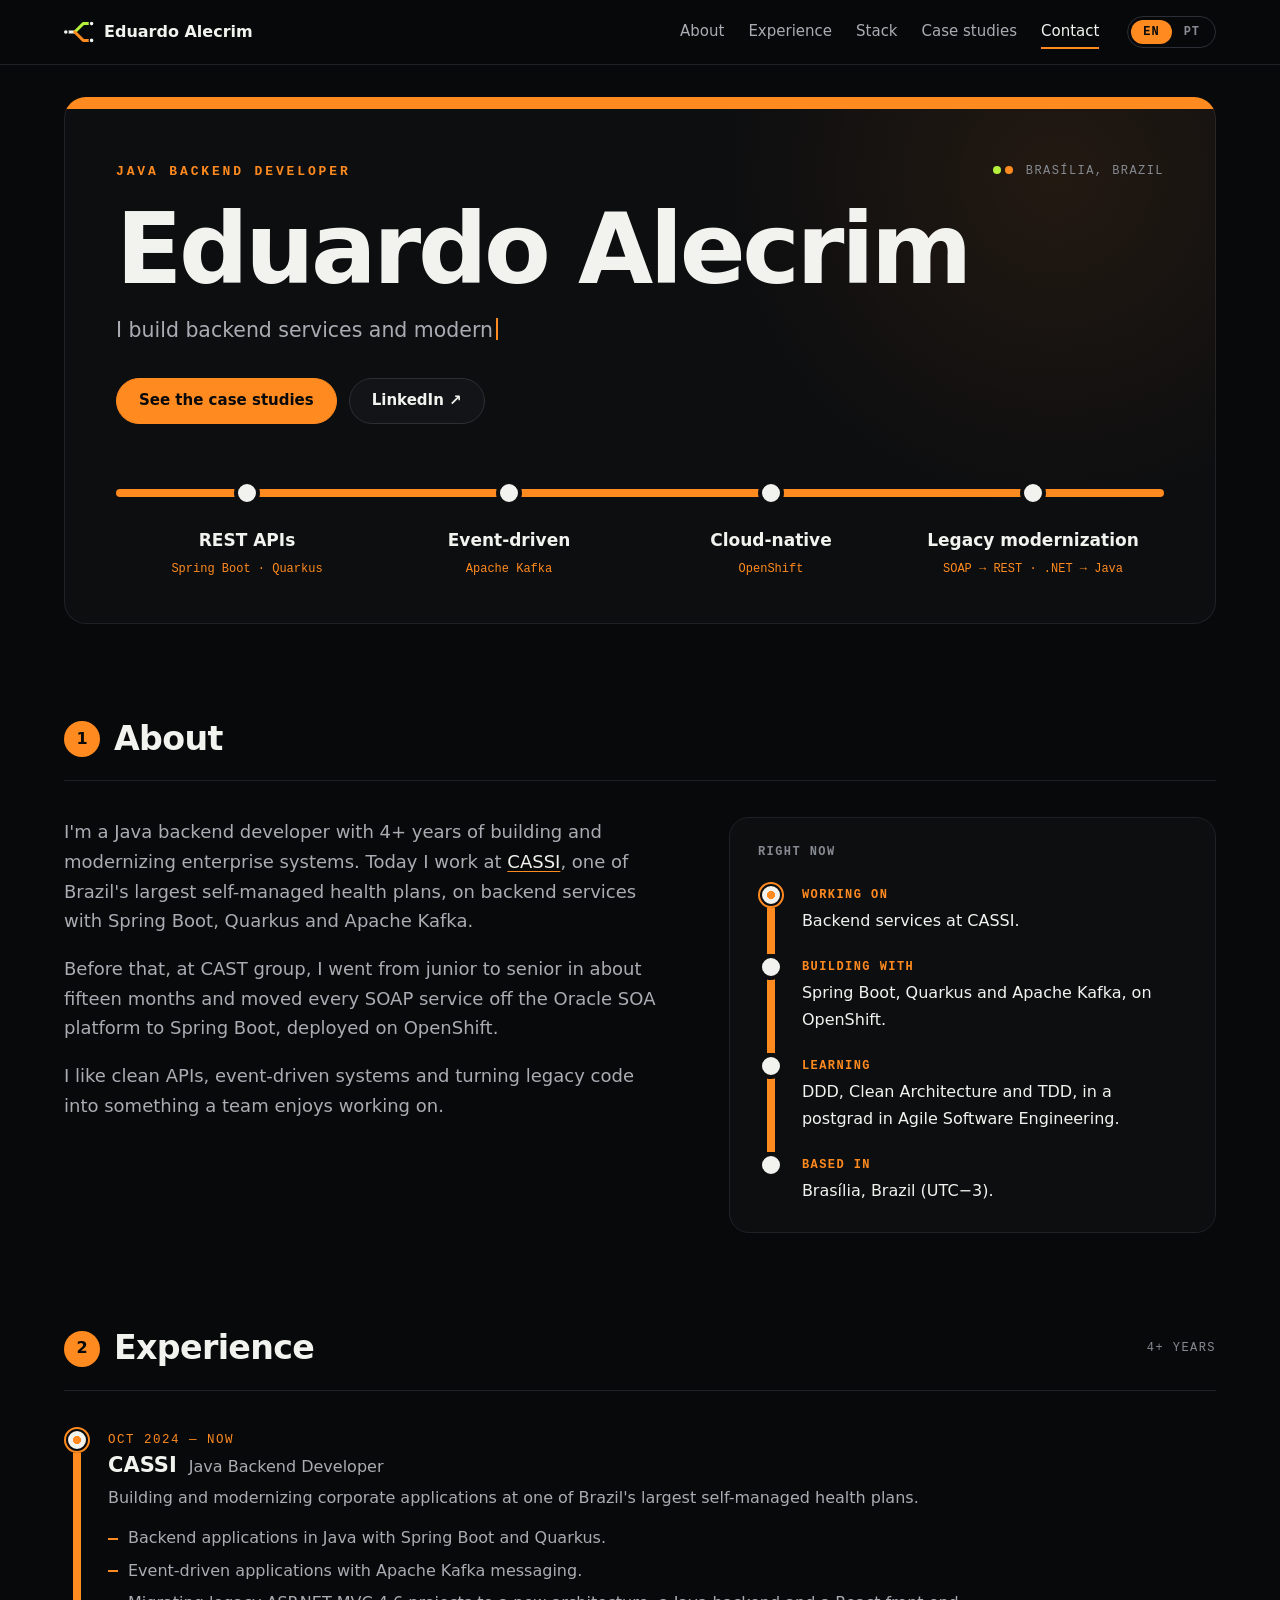
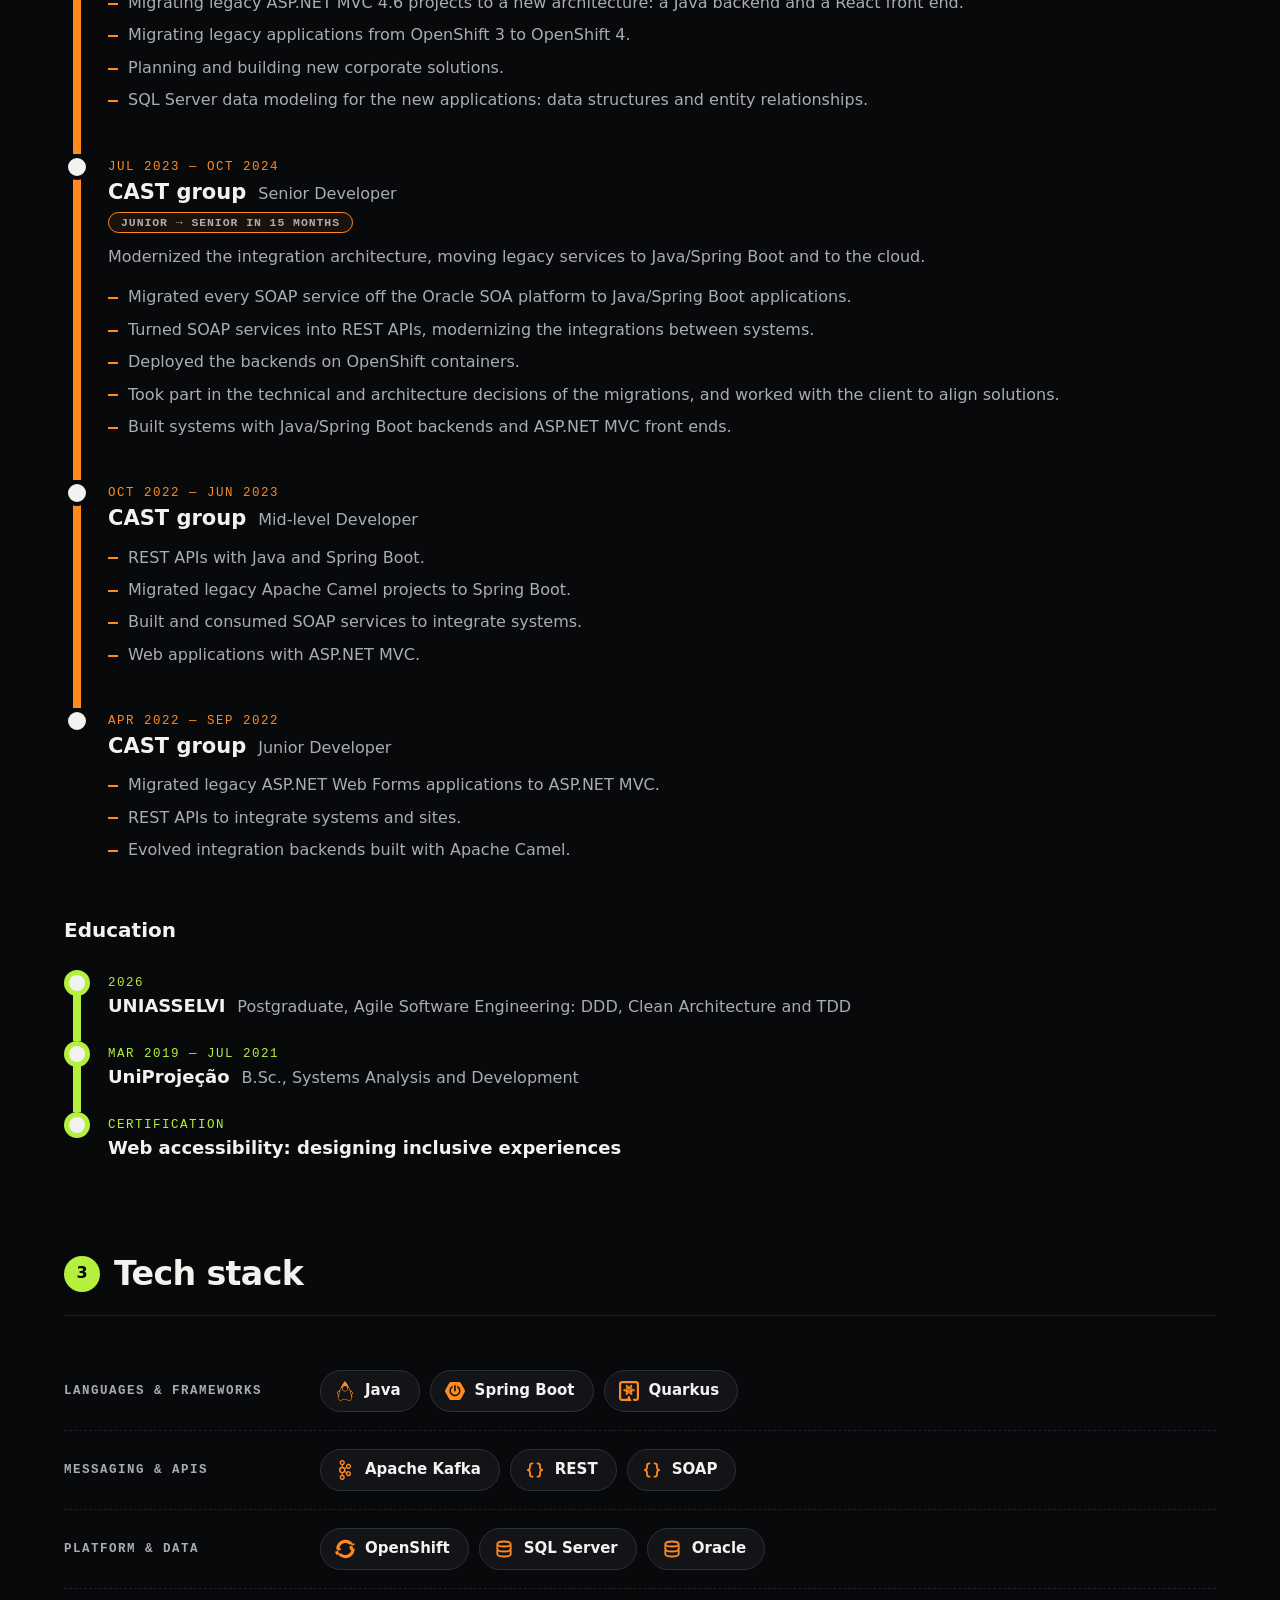
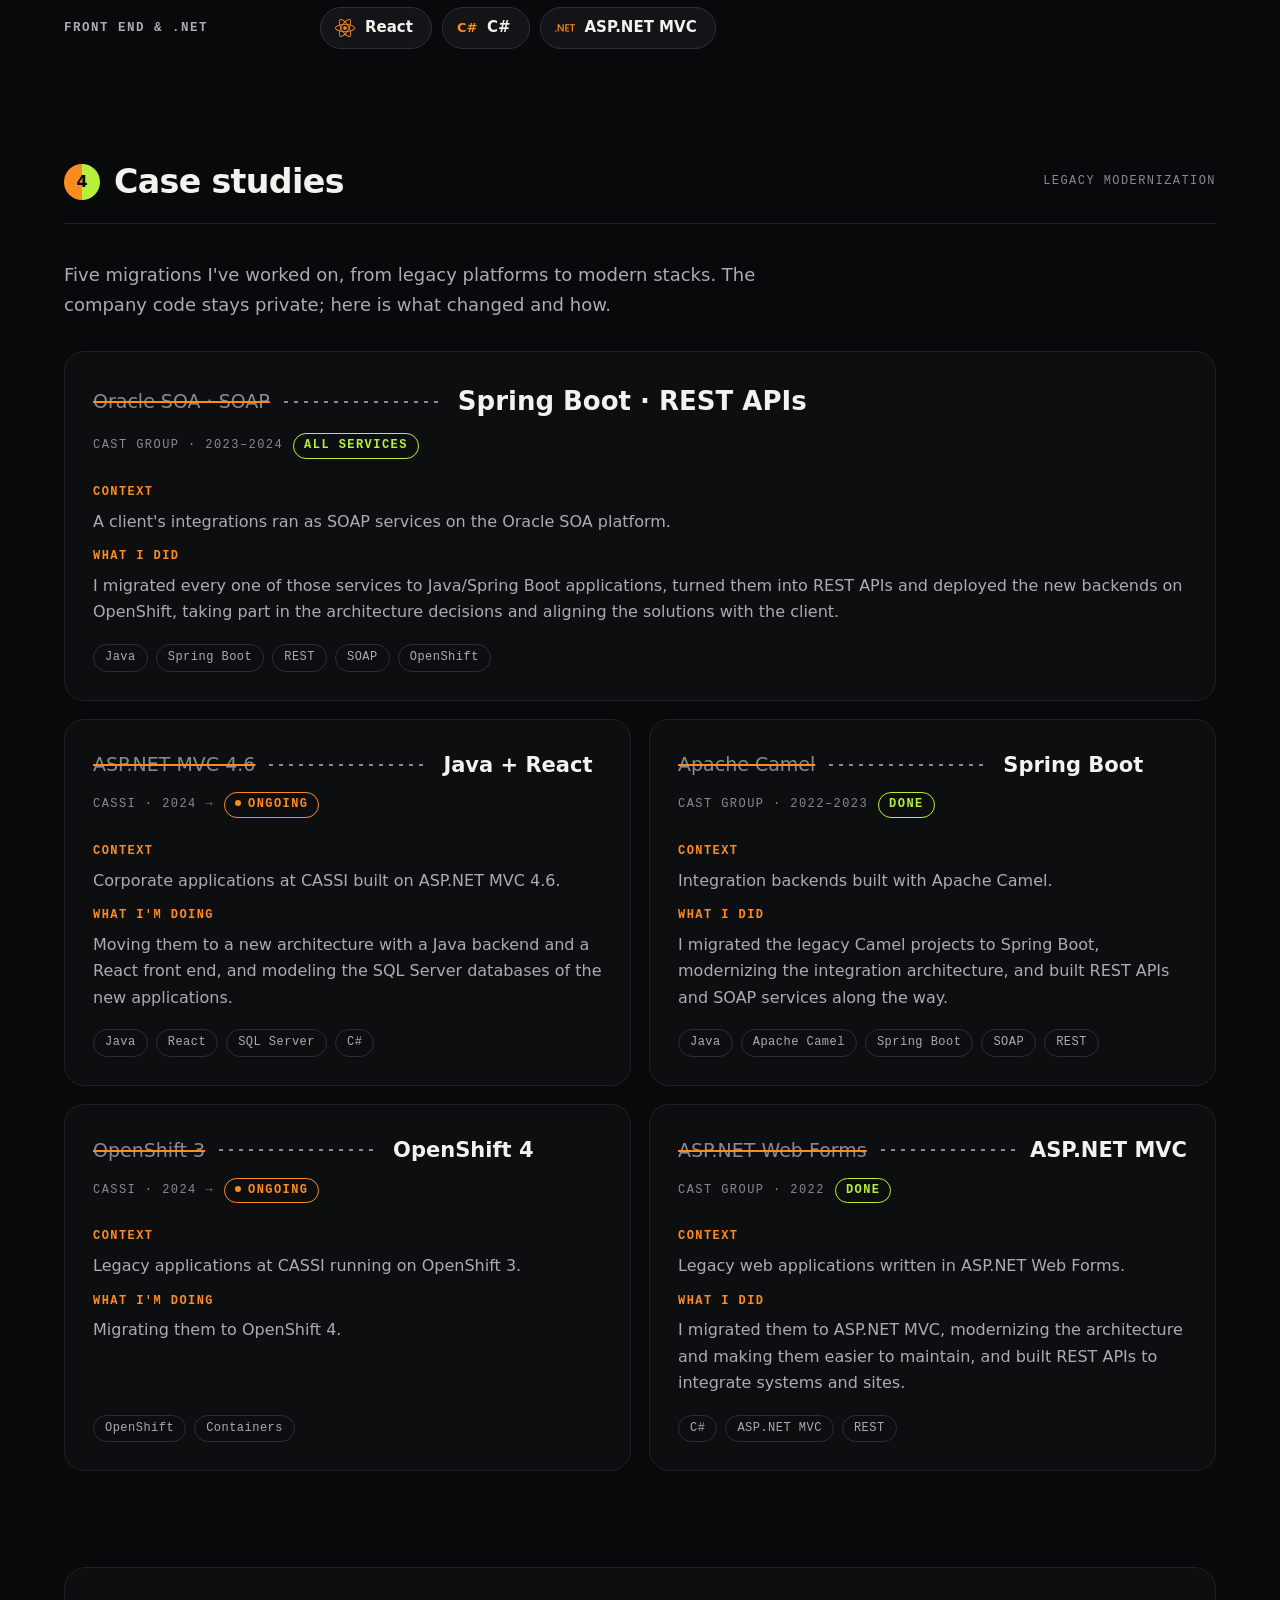
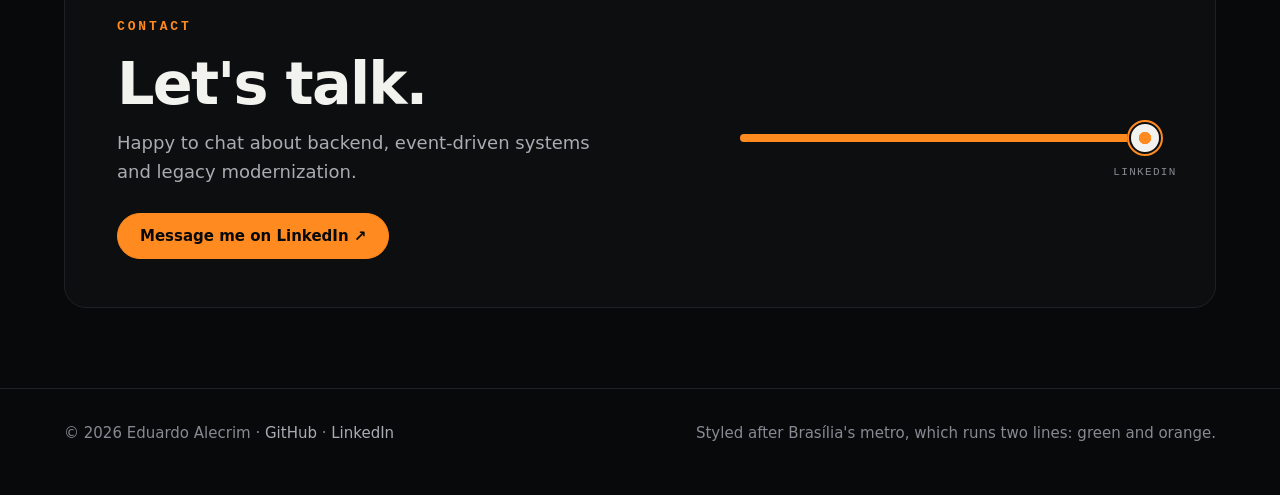
==== commit 9ddf88a3: "Organize the project and fix layout issues Move styles, scripts and images under assets/, split the " ====
--- a/index.html
+++ b/index.html
@@ -1,27 +1,39 @@
-<!doctype html>
+<!DOCTYPE html>
 <html lang="en">
 <head>
 <meta charset="utf-8">
 <meta name="viewport" content="width=device-width, initial-scale=1">
 <title>Eduardo Alecrim · Java Backend Developer</title>
 <meta name="description" content="Java backend developer in Brasília, Brazil: Spring Boot, Quarkus, Apache Kafka and OpenShift, and the legacy modernization in between.">
+<meta name="author" content="Eduardo Alecrim">
 <meta name="theme-color" content="#08090A">
 <link rel="canonical" href="https://eduardo-alecrim.github.io/">
-<link rel="icon" href="favicon.svg" type="image/svg+xml">
+<link rel="icon" href="assets/img/favicon.svg" type="image/svg+xml">
 <meta property="og:type" content="website">
 <meta property="og:title" content="Eduardo Alecrim · Java Backend Developer">
 <meta property="og:description" content="I build backend services and modernize the legacy systems behind them.">
 <meta property="og:url" content="https://eduardo-alecrim.github.io/">
-<meta property="og:image" content="https://eduardo-alecrim.github.io/og.png">
+<meta property="og:image" content="https://eduardo-alecrim.github.io/assets/img/og.png">
 <meta name="twitter:card" content="summary_large_image">
-<link rel="stylesheet" href="styles.css">
+<link rel="stylesheet" href="assets/css/main.css">
 <script>document.documentElement.classList.add("js")</script>
-<script src="script.js" defer></script>
+<script src="assets/js/i18n.js" defer></script>
+<script src="assets/js/main.js" defer></script>
 </head>
 <body>
 <a class="skip" href="#main" data-i18n="nav.skip">Skip to content</a>
 <!-- Logos: Simple Icons 14.15.0 (CC0-1.0), https://simpleicons.org. Brand names and logos belong to their owners. -->
-<svg width="0" height="0" style="position:absolute" aria-hidden="true"><symbol id="i-openjdk" viewBox="0 0 24 24"><path fill="currentColor" d="M11.915 0 11.7.215C9.515 2.4 7.47 6.39 6.046 10.483c-1.064 1.024-3.633 2.81-3.711 3.551-.093.87 1.746 2.611 1.55 3.235-.198.625-1.304 1.408-1.014 1.939.1.188.823.011 1.277-.491a13.389 13.389 0 0 0-.017 2.14c.076.906.27 1.668.643 2.232.372.563.956.911 1.667.911.397 0 .727-.114 1.024-.264.298-.149.571-.33.91-.5.68-.34 1.634-.666 3.53-.604 1.903.062 2.872.39 3.559.704.687.314 1.15.664 1.925.664.767 0 1.395-.336 1.807-.9.412-.563.631-1.33.72-2.24.06-.623.055-1.32 0-2.066.454.45 1.117.604 1.213.424.29-.53-.816-1.314-1.013-1.937-.198-.624 1.642-2.366 1.549-3.236-.08-.748-2.707-2.568-3.748-3.586C16.428 6.374 14.308 2.394 12.13.215zm.175 6.038a2.95 2.95 0 0 1 2.943 2.942 2.95 2.95 0 0 1-2.943 2.943A2.95 2.95 0 0 1 9.148 8.98a2.95 2.95 0 0 1 2.942-2.942zM8.685 7.983a3.515 3.515 0 0 0-.145.997c0 1.951 1.6 3.55 3.55 3.55 1.95 0 3.55-1.598 3.55-3.55 0-.329-.046-.648-.132-.951.334.095.64.208.915.336a42.699 42.699 0 0 1 2.042 5.829c.678 2.545 1.01 4.92.846 6.607-.082.844-.29 1.51-.606 1.94-.315.431-.713.651-1.315.651-.593 0-.932-.27-1.673-.61-.741-.338-1.825-.694-3.792-.758-1.974-.064-3.073.293-3.821.669-.375.188-.659.373-.911.5s-.466.2-.752.2c-.53 0-.876-.209-1.16-.64-.285-.43-.474-1.101-.545-1.948-.141-1.693.176-4.069.823-6.614a43.155 43.155 0 0 1 1.934-5.783c.348-.167.749-.31 1.192-.425zm-3.382 4.362a.216.216 0 0 1 .13.031c-.166.56-.323 1.116-.463 1.665a33.849 33.849 0 0 0-.547 2.555 3.9 3.9 0 0 0-.2-.39c-.58-1.012-.914-1.642-1.16-2.08.315-.24 1.679-1.755 2.24-1.781zm13.394.01c.562.027 1.926 1.543 2.24 1.783-.246.438-.58 1.068-1.16 2.08a4.428 4.428 0 0 0-.163.309 32.354 32.354 0 0 0-.562-2.49 40.579 40.579 0 0 0-.482-1.652.216.216 0 0 1 .127-.03z"/></symbol><symbol id="i-springboot" viewBox="0 0 24 24"><path fill="currentColor" d="m23.693 10.7058-4.73-8.1844c-.4094-.7106-1.4166-1.2942-2.2402-1.2942H7.2725c-.819 0-1.8308.5836-2.2402 1.2942L.307 10.7058c-.4095.7106-.4095 1.873 0 2.5837l4.7252 8.189c.4094.7107 1.4166 1.2943 2.2402 1.2943h9.455c.819 0 1.826-.5836 2.2402-1.2942l4.7252-8.189c.4095-.7107.4095-1.8732 0-2.5838zM10.9763 5.7547c0-.5365.4377-.9742.9742-.9742s.9742.4377.9742.9742v5.8217c0 .5366-.4377.9742-.9742.9742s-.9742-.4376-.9742-.9742zm.9742 12.4294c-3.6427 0-6.6077-2.965-6.6077-6.6077.0047-2.0896.993-4.0521 2.6685-5.304a.8657.8657 0 0 1 1.2142.1788.8657.8657 0 0 1-.1788 1.2143c-2.1602 1.6048-2.612 4.6592-1.0072 6.8194 1.6049 2.1603 4.6593 2.612 6.8195 1.0072 1.2378-.9177 1.9673-2.372 1.9673-3.9157a4.8972 4.8972 0 0 0-1.9861-3.925c-.386-.2824-.466-.8284-.1836-1.2143.2824-.386.8283-.466 1.2143-.1835 1.6895 1.2471 2.6826 3.2238 2.6873 5.3228 0 3.6474-2.965 6.6077-6.6077 6.6077z"/></symbol><symbol id="i-quarkus" viewBox="0 0 24 24"><path fill="currentColor" d="M3.981 0A3.993 3.993 0 0 0 0 3.981V20.02A3.993 3.993 0 0 0 3.981 24h10.983L12 16.8l-2.15 4.546H3.98c-.72 0-1.327-.608-1.327-1.327V3.98c0-.72.608-1.327 1.327-1.327h16.04c.72 0 1.327.608 1.327 1.327v16.04c0 .72-.608 1.327-1.327 1.327h-3.48L17.63 24h2.388A3.993 3.993 0 0 0 24 20.019V3.98A3.993 3.993 0 0 0 20.019 0zm4.324 4.217v3.858l3.341-1.93zm7.39 0l-3.341 1.929 3.34 1.929zM12 6.35L8.305 8.483 12 10.617l3.695-2.134zM8.104 8.832v4.266l3.695 2.133v-4.266zm7.792 0L12.2 10.965v4.266l3.695-2.133zm-8.146.204l-3.34 1.93 3.34 1.928zm8.5 0v3.858l3.34-1.929zm-8.146 4.47v3.859l3.341-1.93zm7.792 0l-3.341 1.93 3.34 1.929z"/></symbol><symbol id="i-apachekafka" viewBox="0 0 24 24"><path fill="currentColor" d="M9.71 2.136a1.43 1.43 0 0 0-2.047 0h-.007a1.48 1.48 0 0 0-.421 1.042c0 .41.161.777.422 1.039l.007.007c.257.264.616.426 1.019.426.404 0 .766-.162 1.027-.426l.003-.007c.261-.262.421-.629.421-1.039 0-.408-.159-.777-.421-1.042H9.71zM8.683 22.295c.404 0 .766-.167 1.027-.429l.003-.008c.261-.261.421-.631.421-1.036 0-.41-.159-.778-.421-1.044H9.71a1.42 1.42 0 0 0-1.027-.432 1.4 1.4 0 0 0-1.02.432h-.007c-.26.266-.422.634-.422 1.044 0 .406.161.775.422 1.036l.007.008c.258.262.617.429 1.02.429zm7.89-4.462c.359-.096.683-.33.882-.684l.027-.052a1.47 1.47 0 0 0 .114-1.067 1.454 1.454 0 0 0-.675-.896l-.021-.014a1.425 1.425 0 0 0-1.078-.132c-.36.091-.684.335-.881.686-.2.349-.241.75-.146 1.119.099.363.33.691.675.896h.002c.346.203.737.239 1.101.144zm-6.405-7.342a2.083 2.083 0 0 0-1.485-.627c-.58 0-1.103.242-1.482.627-.378.385-.612.916-.612 1.507s.233 1.124.612 1.514a2.08 2.08 0 0 0 2.967 0c.379-.39.612-.923.612-1.514s-.233-1.122-.612-1.507zm-.835-2.51c.843.141 1.6.552 2.178 1.144h.004c.092.093.182.196.265.299l1.446-.851a3.176 3.176 0 0 1-.047-1.808 3.149 3.149 0 0 1 1.456-1.926l.025-.016a3.062 3.062 0 0 1 2.345-.306c.77.21 1.465.721 1.898 1.482v.002c.431.757.518 1.626.313 2.408a3.145 3.145 0 0 1-1.456 1.928l-.198.118h-.02a3.095 3.095 0 0 1-2.154.201 3.127 3.127 0 0 1-1.514-.944l-1.444.848a4.162 4.162 0 0 1 0 2.879l1.444.846c.413-.47.939-.789 1.514-.944a3.041 3.041 0 0 1 2.371.319l.048.023v.002a3.17 3.17 0 0 1 1.408 1.906 3.215 3.215 0 0 1-.313 2.405l-.026.053-.003-.005a3.147 3.147 0 0 1-1.867 1.436 3.096 3.096 0 0 1-2.371-.318v-.006a3.156 3.156 0 0 1-1.456-1.927 3.175 3.175 0 0 1 .047-1.805l-1.446-.848a3.905 3.905 0 0 1-.265.294l-.004.005a3.938 3.938 0 0 1-2.178 1.138v1.699a3.09 3.09 0 0 1 1.56.862l.002.004c.565.572.914 1.368.914 2.243 0 .873-.35 1.664-.914 2.239l-.002.009a3.1 3.1 0 0 1-2.21.931 3.1 3.1 0 0 1-2.206-.93h-.002v-.009a3.186 3.186 0 0 1-.916-2.239c0-.875.35-1.672.916-2.243v-.004h.002a3.1 3.1 0 0 1 1.558-.862v-1.699a3.926 3.926 0 0 1-2.176-1.138l-.006-.005a4.098 4.098 0 0 1-1.173-2.874c0-1.122.452-2.136 1.173-2.872h.006a3.947 3.947 0 0 1 2.176-1.144V6.289a3.137 3.137 0 0 1-1.558-.864h-.002v-.004a3.192 3.192 0 0 1-.916-2.243c0-.871.35-1.669.916-2.243l.002-.002A3.084 3.084 0 0 1 8.683 0c.861 0 1.641.355 2.21.932v.002h.002c.565.574.914 1.372.914 2.243 0 .876-.35 1.667-.914 2.243l-.002.005a3.142 3.142 0 0 1-1.56.864v1.692zm8.121-1.129l-.012-.019a1.452 1.452 0 0 0-.87-.668 1.43 1.43 0 0 0-1.103.146h.002c-.347.2-.58.529-.677.896-.095.365-.054.768.146 1.119l.007.009c.2.347.519.579.874.673.357.103.755.059 1.098-.144l.019-.009a1.47 1.47 0 0 0 .657-.885 1.493 1.493 0 0 0-.141-1.118"/></symbol><symbol id="i-redhatopenshift" viewBox="0 0 24 24"><path fill="currentColor" d="M21.665,11.812c-0.11-1.377-0.476-2.724-1.08-3.966L24,6.599c-0.268-0.556-0.585-1.092-0.943-1.595 l-1.601,0.583c-3.534-4.95-10.412-6.098-15.363-2.565c-3.144,2.244-4.883,5.972-4.582,9.823l1.604-0.584 c0.051,0.615,0.153,1.224,0.305,1.822L0,15.335c0.338,1.339,0.922,2.604,1.721,3.731l1.812-0.659 c3.526,4.95,10.398,6.106,15.349,2.58c1.555-1.107,2.796-2.6,3.599-4.332c0.802-1.715,1.144-3.61,0.991-5.497L21.665,11.812z M16.925,9.177c0.687,1.227,0.998,2.629,0.895,4.032l1.809-0.657c-0.063,0.856-0.282,1.694-0.646,2.471 c-1.67,3.584-5.928,5.138-9.514,3.472c-0.782-0.365-1.491-0.87-2.092-1.49l-1.813,0.66c-0.979-1.01-1.64-2.285-1.903-3.667 l3.426-1.242c-0.121-0.624-0.159-1.262-0.111-1.896H6.97l-1.604,0.583c0.294-3.932,3.72-6.881,7.652-6.587 c0.868,0.065,1.716,0.288,2.504,0.658V5.508c0.778,0.364,1.483,0.867,2.082,1.483l1.599-0.582c0.002,0.002,0.004,0.003,0.006,0.005 c0.441,0.454,0.82,0.965,1.128,1.518L16.925,9.177z"/></symbol><symbol id="i-react" viewBox="0 0 24 24"><path fill="currentColor" d="M14.23 12.004a2.236 2.236 0 0 1-2.235 2.236 2.236 2.236 0 0 1-2.236-2.236 2.236 2.236 0 0 1 2.235-2.236 2.236 2.236 0 0 1 2.236 2.236zm2.648-10.69c-1.346 0-3.107.96-4.888 2.622-1.78-1.653-3.542-2.602-4.887-2.602-.41 0-.783.093-1.106.278-1.375.793-1.683 3.264-.973 6.365C1.98 8.917 0 10.42 0 12.004c0 1.59 1.99 3.097 5.043 4.03-.704 3.113-.39 5.588.988 6.38.32.187.69.275 1.102.275 1.345 0 3.107-.96 4.888-2.624 1.78 1.654 3.542 2.603 4.887 2.603.41 0 .783-.09 1.106-.275 1.374-.792 1.683-3.263.973-6.365C22.02 15.096 24 13.59 24 12.004c0-1.59-1.99-3.097-5.043-4.032.704-3.11.39-5.587-.988-6.38-.318-.184-.688-.277-1.092-.278zm-.005 1.09v.006c.225 0 .406.044.558.127.666.382.955 1.835.73 3.704-.054.46-.142.945-.25 1.44-.96-.236-2.006-.417-3.107-.534-.66-.905-1.345-1.727-2.035-2.447 1.592-1.48 3.087-2.292 4.105-2.295zm-9.77.02c1.012 0 2.514.808 4.11 2.28-.686.72-1.37 1.537-2.02 2.442-1.107.117-2.154.298-3.113.538-.112-.49-.195-.964-.254-1.42-.23-1.868.054-3.32.714-3.707.19-.09.4-.127.563-.132zm4.882 3.05c.455.468.91.992 1.36 1.564-.44-.02-.89-.034-1.345-.034-.46 0-.915.01-1.36.034.44-.572.895-1.096 1.345-1.565zM12 8.1c.74 0 1.477.034 2.202.093.406.582.802 1.203 1.183 1.86.372.64.71 1.29 1.018 1.946-.308.655-.646 1.31-1.013 1.95-.38.66-.773 1.288-1.18 1.87-.728.063-1.466.098-2.21.098-.74 0-1.477-.035-2.202-.093-.406-.582-.802-1.204-1.183-1.86-.372-.64-.71-1.29-1.018-1.946.303-.657.646-1.313 1.013-1.954.38-.66.773-1.286 1.18-1.868.728-.064 1.466-.098 2.21-.098zm-3.635.254c-.24.377-.48.763-.704 1.16-.225.39-.435.782-.635 1.174-.265-.656-.49-1.31-.676-1.947.64-.15 1.315-.283 2.015-.386zm7.26 0c.695.103 1.365.23 2.006.387-.18.632-.405 1.282-.66 1.933-.2-.39-.41-.783-.64-1.174-.225-.392-.465-.774-.705-1.146zm3.063.675c.484.15.944.317 1.375.498 1.732.74 2.852 1.708 2.852 2.476-.005.768-1.125 1.74-2.857 2.475-.42.18-.88.342-1.355.493-.28-.958-.646-1.956-1.1-2.98.45-1.017.81-2.01 1.085-2.964zm-13.395.004c.278.96.645 1.957 1.1 2.98-.45 1.017-.812 2.01-1.086 2.964-.484-.15-.944-.318-1.37-.5-1.732-.737-2.852-1.706-2.852-2.474 0-.768 1.12-1.742 2.852-2.476.42-.18.88-.342 1.356-.494zm11.678 4.28c.265.657.49 1.312.676 1.948-.64.157-1.316.29-2.016.39.24-.375.48-.762.705-1.158.225-.39.435-.788.636-1.18zm-9.945.02c.2.392.41.783.64 1.175.23.39.465.772.705 1.143-.695-.102-1.365-.23-2.006-.386.18-.63.406-1.282.66-1.933zM17.92 16.32c.112.493.2.968.254 1.423.23 1.868-.054 3.32-.714 3.708-.147.09-.338.128-.563.128-1.012 0-2.514-.807-4.11-2.28.686-.72 1.37-1.536 2.02-2.44 1.107-.118 2.154-.3 3.113-.54zm-11.83.01c.96.234 2.006.415 3.107.532.66.905 1.345 1.727 2.035 2.446-1.595 1.483-3.092 2.295-4.11 2.295-.22-.005-.406-.05-.553-.132-.666-.38-.955-1.834-.73-3.703.054-.46.142-.944.25-1.438zm4.56.64c.44.02.89.034 1.345.034.46 0 .915-.01 1.36-.034-.44.572-.895 1.095-1.345 1.565-.455-.47-.91-.993-1.36-1.565z"/></symbol><symbol id="i-dotnet" viewBox="0 0 24 24"><path fill="currentColor" d="M24 8.77h-2.468v7.565h-1.425V8.77h-2.462V7.53H24zm-6.852 7.565h-4.821V7.53h4.63v1.24h-3.205v2.494h2.953v1.234h-2.953v2.604h3.396zm-6.708 0H8.882L4.78 9.863a2.896 2.896 0 0 1-.258-.51h-.036c.032.189.048.592.048 1.21v5.772H3.157V7.53h1.659l3.965 6.32c.167.261.275.442.323.54h.024c-.04-.233-.06-.629-.06-1.185V7.529h1.372zm-8.703-.693a.868.829 0 0 1-.869.829.868.829 0 0 1-.868-.83.868.829 0 0 1 .868-.828.868.829 0 0 1 .869.829Z"/></symbol><symbol id="i-api" viewBox="0 0 24 24"><path fill="none" stroke="currentColor" stroke-width="2.2" stroke-linecap="round" stroke-linejoin="round" d="M9 4C7 4 6 5 6 7v2c0 1.6-1 2.6-2.5 3C5 12.4 6 13.4 6 15v2c0 2 1 3 3 3M15 4c2 0 3 1 3 3v2c0 1.6 1 2.6 2.5 3-1.5.4-2.5 1.4-2.5 3v2c0 2-1 3-3 3"/></symbol><symbol id="i-database" viewBox="0 0 24 24"><path fill="none" stroke="currentColor" stroke-width="2.2" stroke-linecap="round" stroke-linejoin="round" d="M4 6c0-1.7 3.6-3 8-3s8 1.3 8 3-3.6 3-8 3-8-1.3-8-3zM4 6v12c0 1.7 3.6 3 8 3s8-1.3 8-3V6M4 12c0 1.7 3.6 3 8 3s8-1.3 8-3"/></symbol></svg>
+<svg class="sprite" aria-hidden="true">
+<symbol id="i-openjdk" viewBox="0 0 24 24"><path fill="currentColor" d="M11.915 0 11.7.215C9.515 2.4 7.47 6.39 6.046 10.483c-1.064 1.024-3.633 2.81-3.711 3.551-.093.87 1.746 2.611 1.55 3.235-.198.625-1.304 1.408-1.014 1.939.1.188.823.011 1.277-.491a13.389 13.389 0 0 0-.017 2.14c.076.906.27 1.668.643 2.232.372.563.956.911 1.667.911.397 0 .727-.114 1.024-.264.298-.149.571-.33.91-.5.68-.34 1.634-.666 3.53-.604 1.903.062 2.872.39 3.559.704.687.314 1.15.664 1.925.664.767 0 1.395-.336 1.807-.9.412-.563.631-1.33.72-2.24.06-.623.055-1.32 0-2.066.454.45 1.117.604 1.213.424.29-.53-.816-1.314-1.013-1.937-.198-.624 1.642-2.366 1.549-3.236-.08-.748-2.707-2.568-3.748-3.586C16.428 6.374 14.308 2.394 12.13.215zm.175 6.038a2.95 2.95 0 0 1 2.943 2.942 2.95 2.95 0 0 1-2.943 2.943A2.95 2.95 0 0 1 9.148 8.98a2.95 2.95 0 0 1 2.942-2.942zM8.685 7.983a3.515 3.515 0 0 0-.145.997c0 1.951 1.6 3.55 3.55 3.55 1.95 0 3.55-1.598 3.55-3.55 0-.329-.046-.648-.132-.951.334.095.64.208.915.336a42.699 42.699 0 0 1 2.042 5.829c.678 2.545 1.01 4.92.846 6.607-.082.844-.29 1.51-.606 1.94-.315.431-.713.651-1.315.651-.593 0-.932-.27-1.673-.61-.741-.338-1.825-.694-3.792-.758-1.974-.064-3.073.293-3.821.669-.375.188-.659.373-.911.5s-.466.2-.752.2c-.53 0-.876-.209-1.16-.64-.285-.43-.474-1.101-.545-1.948-.141-1.693.176-4.069.823-6.614a43.155 43.155 0 0 1 1.934-5.783c.348-.167.749-.31 1.192-.425zm-3.382 4.362a.216.216 0 0 1 .13.031c-.166.56-.323 1.116-.463 1.665a33.849 33.849 0 0 0-.547 2.555 3.9 3.9 0 0 0-.2-.39c-.58-1.012-.914-1.642-1.16-2.08.315-.24 1.679-1.755 2.24-1.781zm13.394.01c.562.027 1.926 1.543 2.24 1.783-.246.438-.58 1.068-1.16 2.08a4.428 4.428 0 0 0-.163.309 32.354 32.354 0 0 0-.562-2.49 40.579 40.579 0 0 0-.482-1.652.216.216 0 0 1 .127-.03z"/></symbol>
+<symbol id="i-springboot" viewBox="0 0 24 24"><path fill="currentColor" d="m23.693 10.7058-4.73-8.1844c-.4094-.7106-1.4166-1.2942-2.2402-1.2942H7.2725c-.819 0-1.8308.5836-2.2402 1.2942L.307 10.7058c-.4095.7106-.4095 1.873 0 2.5837l4.7252 8.189c.4094.7107 1.4166 1.2943 2.2402 1.2943h9.455c.819 0 1.826-.5836 2.2402-1.2942l4.7252-8.189c.4095-.7107.4095-1.8732 0-2.5838zM10.9763 5.7547c0-.5365.4377-.9742.9742-.9742s.9742.4377.9742.9742v5.8217c0 .5366-.4377.9742-.9742.9742s-.9742-.4376-.9742-.9742zm.9742 12.4294c-3.6427 0-6.6077-2.965-6.6077-6.6077.0047-2.0896.993-4.0521 2.6685-5.304a.8657.8657 0 0 1 1.2142.1788.8657.8657 0 0 1-.1788 1.2143c-2.1602 1.6048-2.612 4.6592-1.0072 6.8194 1.6049 2.1603 4.6593 2.612 6.8195 1.0072 1.2378-.9177 1.9673-2.372 1.9673-3.9157a4.8972 4.8972 0 0 0-1.9861-3.925c-.386-.2824-.466-.8284-.1836-1.2143.2824-.386.8283-.466 1.2143-.1835 1.6895 1.2471 2.6826 3.2238 2.6873 5.3228 0 3.6474-2.965 6.6077-6.6077 6.6077z"/></symbol>
+<symbol id="i-quarkus" viewBox="0 0 24 24"><path fill="currentColor" d="M3.981 0A3.993 3.993 0 0 0 0 3.981V20.02A3.993 3.993 0 0 0 3.981 24h10.983L12 16.8l-2.15 4.546H3.98c-.72 0-1.327-.608-1.327-1.327V3.98c0-.72.608-1.327 1.327-1.327h16.04c.72 0 1.327.608 1.327 1.327v16.04c0 .72-.608 1.327-1.327 1.327h-3.48L17.63 24h2.388A3.993 3.993 0 0 0 24 20.019V3.98A3.993 3.993 0 0 0 20.019 0zm4.324 4.217v3.858l3.341-1.93zm7.39 0l-3.341 1.929 3.34 1.929zM12 6.35L8.305 8.483 12 10.617l3.695-2.134zM8.104 8.832v4.266l3.695 2.133v-4.266zm7.792 0L12.2 10.965v4.266l3.695-2.133zm-8.146.204l-3.34 1.93 3.34 1.928zm8.5 0v3.858l3.34-1.929zm-8.146 4.47v3.859l3.341-1.93zm7.792 0l-3.341 1.93 3.34 1.929z"/></symbol>
+<symbol id="i-apachekafka" viewBox="0 0 24 24"><path fill="currentColor" d="M9.71 2.136a1.43 1.43 0 0 0-2.047 0h-.007a1.48 1.48 0 0 0-.421 1.042c0 .41.161.777.422 1.039l.007.007c.257.264.616.426 1.019.426.404 0 .766-.162 1.027-.426l.003-.007c.261-.262.421-.629.421-1.039 0-.408-.159-.777-.421-1.042H9.71zM8.683 22.295c.404 0 .766-.167 1.027-.429l.003-.008c.261-.261.421-.631.421-1.036 0-.41-.159-.778-.421-1.044H9.71a1.42 1.42 0 0 0-1.027-.432 1.4 1.4 0 0 0-1.02.432h-.007c-.26.266-.422.634-.422 1.044 0 .406.161.775.422 1.036l.007.008c.258.262.617.429 1.02.429zm7.89-4.462c.359-.096.683-.33.882-.684l.027-.052a1.47 1.47 0 0 0 .114-1.067 1.454 1.454 0 0 0-.675-.896l-.021-.014a1.425 1.425 0 0 0-1.078-.132c-.36.091-.684.335-.881.686-.2.349-.241.75-.146 1.119.099.363.33.691.675.896h.002c.346.203.737.239 1.101.144zm-6.405-7.342a2.083 2.083 0 0 0-1.485-.627c-.58 0-1.103.242-1.482.627-.378.385-.612.916-.612 1.507s.233 1.124.612 1.514a2.08 2.08 0 0 0 2.967 0c.379-.39.612-.923.612-1.514s-.233-1.122-.612-1.507zm-.835-2.51c.843.141 1.6.552 2.178 1.144h.004c.092.093.182.196.265.299l1.446-.851a3.176 3.176 0 0 1-.047-1.808 3.149 3.149 0 0 1 1.456-1.926l.025-.016a3.062 3.062 0 0 1 2.345-.306c.77.21 1.465.721 1.898 1.482v.002c.431.757.518 1.626.313 2.408a3.145 3.145 0 0 1-1.456 1.928l-.198.118h-.02a3.095 3.095 0 0 1-2.154.201 3.127 3.127 0 0 1-1.514-.944l-1.444.848a4.162 4.162 0 0 1 0 2.879l1.444.846c.413-.47.939-.789 1.514-.944a3.041 3.041 0 0 1 2.371.319l.048.023v.002a3.17 3.17 0 0 1 1.408 1.906 3.215 3.215 0 0 1-.313 2.405l-.026.053-.003-.005a3.147 3.147 0 0 1-1.867 1.436 3.096 3.096 0 0 1-2.371-.318v-.006a3.156 3.156 0 0 1-1.456-1.927 3.175 3.175 0 0 1 .047-1.805l-1.446-.848a3.905 3.905 0 0 1-.265.294l-.004.005a3.938 3.938 0 0 1-2.178 1.138v1.699a3.09 3.09 0 0 1 1.56.862l.002.004c.565.572.914 1.368.914 2.243 0 .873-.35 1.664-.914 2.239l-.002.009a3.1 3.1 0 0 1-2.21.931 3.1 3.1 0 0 1-2.206-.93h-.002v-.009a3.186 3.186 0 0 1-.916-2.239c0-.875.35-1.672.916-2.243v-.004h.002a3.1 3.1 0 0 1 1.558-.862v-1.699a3.926 3.926 0 0 1-2.176-1.138l-.006-.005a4.098 4.098 0 0 1-1.173-2.874c0-1.122.452-2.136 1.173-2.872h.006a3.947 3.947 0 0 1 2.176-1.144V6.289a3.137 3.137 0 0 1-1.558-.864h-.002v-.004a3.192 3.192 0 0 1-.916-2.243c0-.871.35-1.669.916-2.243l.002-.002A3.084 3.084 0 0 1 8.683 0c.861 0 1.641.355 2.21.932v.002h.002c.565.574.914 1.372.914 2.243 0 .876-.35 1.667-.914 2.243l-.002.005a3.142 3.142 0 0 1-1.56.864v1.692zm8.121-1.129l-.012-.019a1.452 1.452 0 0 0-.87-.668 1.43 1.43 0 0 0-1.103.146h.002c-.347.2-.58.529-.677.896-.095.365-.054.768.146 1.119l.007.009c.2.347.519.579.874.673.357.103.755.059 1.098-.144l.019-.009a1.47 1.47 0 0 0 .657-.885 1.493 1.493 0 0 0-.141-1.118"/></symbol>
+<symbol id="i-redhatopenshift" viewBox="0 0 24 24"><path fill="currentColor" d="M21.665,11.812c-0.11-1.377-0.476-2.724-1.08-3.966L24,6.599c-0.268-0.556-0.585-1.092-0.943-1.595 l-1.601,0.583c-3.534-4.95-10.412-6.098-15.363-2.565c-3.144,2.244-4.883,5.972-4.582,9.823l1.604-0.584 c0.051,0.615,0.153,1.224,0.305,1.822L0,15.335c0.338,1.339,0.922,2.604,1.721,3.731l1.812-0.659 c3.526,4.95,10.398,6.106,15.349,2.58c1.555-1.107,2.796-2.6,3.599-4.332c0.802-1.715,1.144-3.61,0.991-5.497L21.665,11.812z M16.925,9.177c0.687,1.227,0.998,2.629,0.895,4.032l1.809-0.657c-0.063,0.856-0.282,1.694-0.646,2.471 c-1.67,3.584-5.928,5.138-9.514,3.472c-0.782-0.365-1.491-0.87-2.092-1.49l-1.813,0.66c-0.979-1.01-1.64-2.285-1.903-3.667 l3.426-1.242c-0.121-0.624-0.159-1.262-0.111-1.896H6.97l-1.604,0.583c0.294-3.932,3.72-6.881,7.652-6.587 c0.868,0.065,1.716,0.288,2.504,0.658V5.508c0.778,0.364,1.483,0.867,2.082,1.483l1.599-0.582c0.002,0.002,0.004,0.003,0.006,0.005 c0.441,0.454,0.82,0.965,1.128,1.518L16.925,9.177z"/></symbol>
+<symbol id="i-react" viewBox="0 0 24 24"><path fill="currentColor" d="M14.23 12.004a2.236 2.236 0 0 1-2.235 2.236 2.236 2.236 0 0 1-2.236-2.236 2.236 2.236 0 0 1 2.235-2.236 2.236 2.236 0 0 1 2.236 2.236zm2.648-10.69c-1.346 0-3.107.96-4.888 2.622-1.78-1.653-3.542-2.602-4.887-2.602-.41 0-.783.093-1.106.278-1.375.793-1.683 3.264-.973 6.365C1.98 8.917 0 10.42 0 12.004c0 1.59 1.99 3.097 5.043 4.03-.704 3.113-.39 5.588.988 6.38.32.187.69.275 1.102.275 1.345 0 3.107-.96 4.888-2.624 1.78 1.654 3.542 2.603 4.887 2.603.41 0 .783-.09 1.106-.275 1.374-.792 1.683-3.263.973-6.365C22.02 15.096 24 13.59 24 12.004c0-1.59-1.99-3.097-5.043-4.032.704-3.11.39-5.587-.988-6.38-.318-.184-.688-.277-1.092-.278zm-.005 1.09v.006c.225 0 .406.044.558.127.666.382.955 1.835.73 3.704-.054.46-.142.945-.25 1.44-.96-.236-2.006-.417-3.107-.534-.66-.905-1.345-1.727-2.035-2.447 1.592-1.48 3.087-2.292 4.105-2.295zm-9.77.02c1.012 0 2.514.808 4.11 2.28-.686.72-1.37 1.537-2.02 2.442-1.107.117-2.154.298-3.113.538-.112-.49-.195-.964-.254-1.42-.23-1.868.054-3.32.714-3.707.19-.09.4-.127.563-.132zm4.882 3.05c.455.468.91.992 1.36 1.564-.44-.02-.89-.034-1.345-.034-.46 0-.915.01-1.36.034.44-.572.895-1.096 1.345-1.565zM12 8.1c.74 0 1.477.034 2.202.093.406.582.802 1.203 1.183 1.86.372.64.71 1.29 1.018 1.946-.308.655-.646 1.31-1.013 1.95-.38.66-.773 1.288-1.18 1.87-.728.063-1.466.098-2.21.098-.74 0-1.477-.035-2.202-.093-.406-.582-.802-1.204-1.183-1.86-.372-.64-.71-1.29-1.018-1.946.303-.657.646-1.313 1.013-1.954.38-.66.773-1.286 1.18-1.868.728-.064 1.466-.098 2.21-.098zm-3.635.254c-.24.377-.48.763-.704 1.16-.225.39-.435.782-.635 1.174-.265-.656-.49-1.31-.676-1.947.64-.15 1.315-.283 2.015-.386zm7.26 0c.695.103 1.365.23 2.006.387-.18.632-.405 1.282-.66 1.933-.2-.39-.41-.783-.64-1.174-.225-.392-.465-.774-.705-1.146zm3.063.675c.484.15.944.317 1.375.498 1.732.74 2.852 1.708 2.852 2.476-.005.768-1.125 1.74-2.857 2.475-.42.18-.88.342-1.355.493-.28-.958-.646-1.956-1.1-2.98.45-1.017.81-2.01 1.085-2.964zm-13.395.004c.278.96.645 1.957 1.1 2.98-.45 1.017-.812 2.01-1.086 2.964-.484-.15-.944-.318-1.37-.5-1.732-.737-2.852-1.706-2.852-2.474 0-.768 1.12-1.742 2.852-2.476.42-.18.88-.342 1.356-.494zm11.678 4.28c.265.657.49 1.312.676 1.948-.64.157-1.316.29-2.016.39.24-.375.48-.762.705-1.158.225-.39.435-.788.636-1.18zm-9.945.02c.2.392.41.783.64 1.175.23.39.465.772.705 1.143-.695-.102-1.365-.23-2.006-.386.18-.63.406-1.282.66-1.933zM17.92 16.32c.112.493.2.968.254 1.423.23 1.868-.054 3.32-.714 3.708-.147.09-.338.128-.563.128-1.012 0-2.514-.807-4.11-2.28.686-.72 1.37-1.536 2.02-2.44 1.107-.118 2.154-.3 3.113-.54zm-11.83.01c.96.234 2.006.415 3.107.532.66.905 1.345 1.727 2.035 2.446-1.595 1.483-3.092 2.295-4.11 2.295-.22-.005-.406-.05-.553-.132-.666-.38-.955-1.834-.73-3.703.054-.46.142-.944.25-1.438zm4.56.64c.44.02.89.034 1.345.034.46 0 .915-.01 1.36-.034-.44.572-.895 1.095-1.345 1.565-.455-.47-.91-.993-1.36-1.565z"/></symbol>
+<symbol id="i-dotnet" viewBox="0 0 24 24"><path fill="currentColor" d="M24 8.77h-2.468v7.565h-1.425V8.77h-2.462V7.53H24zm-6.852 7.565h-4.821V7.53h4.63v1.24h-3.205v2.494h2.953v1.234h-2.953v2.604h3.396zm-6.708 0H8.882L4.78 9.863a2.896 2.896 0 0 1-.258-.51h-.036c.032.189.048.592.048 1.21v5.772H3.157V7.53h1.659l3.965 6.32c.167.261.275.442.323.54h.024c-.04-.233-.06-.629-.06-1.185V7.529h1.372zm-8.703-.693a.868.829 0 0 1-.869.829.868.829 0 0 1-.868-.83.868.829 0 0 1 .868-.828.868.829 0 0 1 .869.829Z"/></symbol>
+<symbol id="i-api" viewBox="0 0 24 24"><path fill="none" stroke="currentColor" stroke-width="2.2" stroke-linecap="round" stroke-linejoin="round" d="M9 4C7 4 6 5 6 7v2c0 1.6-1 2.6-2.5 3C5 12.4 6 13.4 6 15v2c0 2 1 3 3 3M15 4c2 0 3 1 3 3v2c0 1.6 1 2.6 2.5 3-1.5.4-2.5 1.4-2.5 3v2c0 2-1 3-3 3"/></symbol>
+<symbol id="i-database" viewBox="0 0 24 24"><path fill="none" stroke="currentColor" stroke-width="2.2" stroke-linecap="round" stroke-linejoin="round" d="M4 6c0-1.7 3.6-3 8-3s8 1.3 8 3-3.6 3-8 3-8-1.3-8-3zM4 6v12c0 1.7 3.6 3 8 3s8-1.3 8-3V6M4 12c0 1.7 3.6 3 8 3s8-1.3 8-3"/></symbol>
+</svg>
 
 <header class="nav">
   <div class="wrap">
@@ -68,10 +80,10 @@
       <span class="track" aria-hidden="true"></span>
       <span class="train" aria-hidden="true"></span>
       <ul class="stations">
-        <li style="--p:.125"><b data-i18n="focus.api">REST APIs</b><span>Spring Boot · Quarkus</span></li>
-        <li style="--p:.375"><b data-i18n="focus.events">Event-driven</b><span>Apache Kafka</span></li>
-        <li style="--p:.625"><b data-i18n="focus.cloud">Cloud-native</b><span>OpenShift</span></li>
-        <li style="--p:.875"><b data-i18n="focus.legacy">Legacy modernization</b><span>SOAP → REST · .NET → Java</span></li>
+        <li><b data-i18n="focus.api">REST APIs</b><span>Spring Boot · Quarkus</span></li>
+        <li><b data-i18n="focus.events">Event-driven</b><span>Apache Kafka</span></li>
+        <li><b data-i18n="focus.cloud">Cloud-native</b><span>OpenShift</span></li>
+        <li><b data-i18n="focus.legacy">Legacy modernization</b><span>SOAP → REST · .NET → Java</span></li>
       </ul>
     </div>
   </section>
--- a/assets/css/main.css
+++ b/assets/css/main.css
@@ -0,0 +1,436 @@
+/*
+ * Eduardo Alecrim: portfolio styled after Brasília's metro signage.
+ *
+ * Every size is in rem, and the root size steps up on large screens, so the
+ * whole page scales together instead of shrinking into a strip on wide monitors.
+ */
+
+/* ------------------------------------------------------------ tokens --- */
+
+:root {
+  --bg: #08090a;
+  --panel: #0d0e10;
+  --panel-2: #131417;
+  --edge: #1f2125;
+  --edge-hi: #2c2f35;
+  --ink: #f2f3ef;
+  --ink-2: #a9acb2;
+  --ink-3: #868a92;
+  --orange: #ff8a1f;
+  --green: #b4f03c;
+
+  --sans: "Segoe UI", system-ui, -apple-system, "Helvetica Neue", Arial, sans-serif;
+  --mono: "JetBrains Mono", "Cascadia Mono", Consolas, ui-monospace, "SFMono-Regular", Menlo, monospace;
+  --ease: cubic-bezier(.65, 0, .35, 1);
+
+  --page: 72rem;      /* content width */
+  --gutter: 1.5rem;
+  --radius: 1.25rem;
+  --dot: 1.625rem;    /* station size */
+  --rail: .5rem;      /* line thickness */
+
+  color-scheme: dark;
+}
+
+@media (min-width: 1600px) { html { font-size: 112.5%; } }
+@media (min-width: 2200px) { html { font-size: 125%; } }
+@media (min-width: 3000px) { html { font-size: 137.5%; } }
+
+/* -------------------------------------------------------------- base --- */
+
+*, *::before, *::after { box-sizing: border-box; }
+html { scroll-behavior: smooth; scroll-padding-top: 5rem; -webkit-text-size-adjust: 100%; }
+body {
+  margin: 0;
+  background: var(--bg);
+  color: var(--ink);
+  font: 1rem/1.65 var(--sans);
+  -webkit-font-smoothing: antialiased;
+  text-rendering: optimizeLegibility;
+}
+a { color: inherit; }
+p { margin: 0; }
+h1, h2, h3 { margin: 0; line-height: 1.15; }
+ul, ol { margin: 0; padding: 0; list-style: none; }
+::selection { background: var(--orange); color: var(--bg); }
+:focus-visible { outline: 2px solid var(--orange); outline-offset: 3px; border-radius: .375rem; }
+
+.wrap { width: 100%; max-width: calc(var(--page) + 2 * var(--gutter)); margin: 0 auto; padding: 0 var(--gutter); }
+
+.skip { position: absolute; left: -9999px; }
+.skip:focus { left: 1rem; top: 1rem; z-index: 20; padding: .5rem .875rem; background: var(--orange); color: var(--bg); border-radius: .5rem; }
+.sprite { position: absolute; width: 0; height: 0; overflow: hidden; } /* logos the stack chips <use> */
+
+/* Small uppercase mono text: eyebrows, labels, dates, notes. */
+.eyebrow, .label, .when, .note, .meta, .where, .tags li, .case dt {
+  font-family: var(--mono);
+  text-transform: uppercase;
+  letter-spacing: .12em;
+}
+.eyebrow { font-size: .8125rem; font-weight: 700; letter-spacing: .22em; color: var(--orange); }
+.label { display: block; font-size: .75rem; font-weight: 700; color: var(--orange); }
+
+/* --------------------------------------------------------------- nav --- */
+
+.nav {
+  position: sticky; top: 0; z-index: 10;
+  background: rgba(8, 9, 10, .82);
+  backdrop-filter: blur(14px);
+  -webkit-backdrop-filter: blur(14px);
+  border-bottom: 1px solid var(--edge);
+}
+.nav .wrap { display: flex; align-items: center; gap: 1.75rem; height: 4rem; }
+.brand { display: flex; align-items: center; gap: .625rem; font-weight: 700; text-decoration: none; }
+.fork { width: 1.875rem; height: 1.5rem; }
+.nav-links { display: flex; gap: 1.5rem; margin-left: auto; }
+.nav-links a {
+  padding: .25rem 0; color: var(--ink-2); font-size: .9375rem; text-decoration: none;
+  border-bottom: 2px solid transparent; transition: color .2s, border-color .2s;
+}
+.nav-links a:hover { color: var(--ink); }
+.nav-links a[aria-current="true"] { color: var(--ink); border-bottom-color: var(--orange); }
+.lang { display: flex; padding: .1875rem; border: 1px solid var(--edge-hi); border-radius: 999px; }
+.lang button {
+  padding: .3125rem .75rem; border: 0; border-radius: 999px; cursor: pointer;
+  background: none; color: var(--ink-3);
+  font: 700 .75rem var(--mono); letter-spacing: .08em;
+  transition: background .2s, color .2s;
+}
+.lang button:hover { color: var(--ink); }
+.lang button[aria-pressed="true"] { background: var(--orange); color: var(--bg); }
+
+/* -------------------------------------------------------------- hero --- */
+
+/* The station name board. Its edge is an inset shadow so the orange stripe
+   can cover it at the top corners. */
+.board {
+  position: relative; overflow: hidden;
+  margin-top: 2rem; padding: 4rem 3.25rem 2.75rem;
+  background: var(--panel);
+  border-radius: calc(var(--radius) + .125rem);
+  box-shadow: inset 0 0 0 1px var(--edge);
+}
+.stripe { position: absolute; inset: 0 0 auto; height: .75rem; background: var(--orange); overflow: hidden; }
+.stripe::after {
+  content: ""; position: absolute; inset: 0 auto 0 -15rem; width: 15rem;
+  background: linear-gradient(90deg, transparent, rgba(255, 255, 255, .55), transparent);
+  animation: sweep 5s ease-in-out 1.5s infinite;
+}
+.halo {
+  position: absolute; right: -11rem; top: -16rem; width: 42rem; height: 42rem; border-radius: 50%;
+  background: radial-gradient(closest-side, var(--orange), transparent);
+  opacity: .09; pointer-events: none;
+  animation: breathe 4s ease-in-out infinite alternate;
+}
+.board-top { position: relative; display: flex; justify-content: space-between; align-items: center; gap: .75rem 1.5rem; flex-wrap: wrap; }
+.where { font-size: .75rem; color: var(--ink-3); }
+.dot { display: inline-block; width: .5rem; height: .5rem; margin-right: .25rem; border-radius: 50%; }
+.dot.g { background: var(--green); }
+.dot.o { background: var(--orange); }
+
+.name {
+  position: relative; margin: 1.25rem 0 1rem;
+  font-size: clamp(2.625rem, 7.6vw, 6.75rem); font-weight: 800; letter-spacing: -.035em; line-height: .98;
+}
+.lit { position: relative; display: inline-block; max-width: 100%; }
+.wipe { display: block; animation: unveil 1s var(--ease) .15s both; }
+.lit .bar { /* sweeps across and lights the name */
+  position: absolute; top: 6%; bottom: 6%; left: 0; width: .25rem; border-radius: 2px;
+  background: var(--orange); box-shadow: 0 0 .875rem .125rem var(--orange);
+  opacity: 0; animation: scan 1s var(--ease) .15s both;
+}
+.tagline { position: relative; min-height: 1.65em; max-width: 46rem; font-size: clamp(1.0625rem, 1.6vw, 1.3125rem); color: var(--ink-2); }
+.caret {
+  display: inline-block; width: 2px; height: 1.05em; margin-left: .1875rem; vertical-align: -.15em;
+  background: var(--orange); animation: blink 1s steps(1) infinite;
+}
+.cta { position: relative; display: flex; flex-wrap: wrap; gap: .75rem; margin-top: 1.875rem; }
+
+.btn {
+  display: inline-flex; align-items: center; gap: .5rem; height: 2.875rem; padding: 0 1.375rem;
+  border: 1px solid var(--edge-hi); border-radius: 999px;
+  background: var(--panel-2); color: var(--ink);
+  font-weight: 700; font-size: .9375rem; text-decoration: none; white-space: nowrap;
+  transition: transform .2s, border-color .2s, box-shadow .2s;
+}
+.btn:hover { transform: translateY(-2px); border-color: var(--orange); }
+.btn.primary { background: var(--orange); border-color: var(--orange); color: var(--bg); }
+.btn.primary:hover { box-shadow: 0 .5rem 1.75rem -.5rem var(--orange); }
+
+/* The line under the name: each station lights up as the train passes it. */
+.line { position: relative; margin-top: 3.5rem; }
+.line .track {
+  position: absolute; left: 0; right: 0; top: calc((var(--dot) - var(--rail)) / 2); height: var(--rail);
+  border-radius: var(--rail); background: var(--orange); transform-origin: left;
+  animation: draw-x 1.2s var(--ease) .9s both;
+}
+.line .train {
+  position: absolute; top: calc((var(--dot) - .5625rem) / 2); left: 0; width: 1.5rem; height: .5625rem;
+  border-radius: .3125rem; background: #fff; box-shadow: 0 0 .75rem .1875rem rgba(255, 255, 255, .55);
+  opacity: 0; animation: run 7s linear 2.4s infinite;
+}
+.stations { position: relative; display: grid; grid-template-columns: repeat(4, 1fr); }
+.stations li { position: relative; padding-top: calc(var(--dot) + 1.25rem); text-align: center; }
+.stations li:nth-child(1) { --p: .125; }
+.stations li:nth-child(2) { --p: .375; }
+.stations li:nth-child(3) { --p: .625; }
+.stations li:nth-child(4) { --p: .875; }
+.stations li::before, .stations li::after {
+  content: ""; position: absolute; top: 0; left: 50%;
+  width: var(--dot); height: var(--dot); margin-left: calc(var(--dot) / -2); border-radius: 50%;
+}
+.stations li::before {
+  background: var(--ink); border: .25rem solid var(--panel);
+  animation: pop .5s cubic-bezier(.34, 1.56, .64, 1) both;
+  animation-delay: calc(.9s + var(--p) * 1.2s);
+}
+.stations li::after { /* the flash, timed to the train */
+  border: 2.5px solid var(--orange); opacity: 0;
+  animation: flash 7s linear infinite;
+  animation-delay: calc(2.4s + var(--p) * 7s);
+}
+.stations b { display: block; font-size: 1.0625rem; }
+.stations span { font: .75rem var(--mono); color: var(--orange); }
+.stations b, .stations span { animation: rise .6s ease-out both; animation-delay: calc(1.05s + var(--p) * 1.2s); }
+
+/* ---------------------------------------------------------- sections --- */
+
+main section { padding-top: 6rem; }
+.sec-head {
+  display: flex; align-items: center; gap: .875rem;
+  margin-bottom: 2.25rem; padding-bottom: 1.375rem; border-bottom: 1px solid var(--edge);
+}
+.sec-head h2 { font-size: clamp(1.625rem, 2.6vw, 2.125rem); letter-spacing: -.02em; }
+.sec-head .note { margin-left: auto; font-size: .75rem; color: var(--ink-3); }
+.bullet {
+  display: grid; place-items: center; flex: none; width: 2.25rem; height: 2.25rem; border-radius: 50%;
+  background: var(--orange); color: var(--bg); font-weight: 800;
+}
+.bullet.green { background: var(--green); }
+.bullet.split { background: linear-gradient(90deg, var(--orange) 50%, var(--green) 50%); }
+.sub-head { margin: 3.5rem 0 1.75rem; font-size: 1.25rem; }
+.lead { max-width: 45rem; margin-bottom: 2rem; font-size: 1.125rem; color: var(--ink-2); }
+
+/* about */
+.about { display: grid; grid-template-columns: 1.25fr 1fr; gap: 3.5rem; align-items: start; }
+.prose { display: grid; gap: 1.125rem; font-size: 1.125rem; color: var(--ink-2); }
+.prose a { color: var(--ink); text-decoration-color: var(--orange); text-underline-offset: .1875rem; }
+.now { padding: 1.75rem; background: var(--panel); border: 1px solid var(--edge); border-radius: var(--radius); }
+.now > .label { margin-bottom: 1.375rem; color: var(--ink-3); }
+
+/*
+ * Line diagrams running down the page. Each item sits on a station and draws
+ * the stretch of line from its station down to the next one, so the line
+ * starts and ends exactly on the first and last stations. The first line of
+ * text is centred on the station.
+ */
+.vline, .timeline { --line: var(--orange); }
+.vline > li, .timeline > li { position: relative; padding-left: calc(var(--dot) + 1.125rem); }
+.vline > li:not(:last-child), .timeline > li:not(:last-child) {
+  background: linear-gradient(var(--line), var(--line)) no-repeat
+    calc((var(--dot) - var(--rail)) / 2) calc(var(--dot) / 2) / var(--rail) 100%;
+}
+.vline > li::before, .timeline > li::before {
+  content: ""; position: absolute; left: 0; top: 0;
+  width: var(--dot); height: var(--dot); border-radius: 50%;
+  background: var(--ink); border: .25rem solid var(--panel);
+}
+.vline > li.current::after, .timeline > li.current::after {
+  content: ""; position: absolute; left: 0; top: 0; width: var(--dot); height: var(--dot); border-radius: 50%;
+  border: 2px solid var(--orange); animation: pulse 2.4s ease-out infinite;
+}
+.vline > li.current::before, .timeline > li.current::before {
+  background: radial-gradient(circle, var(--orange) 0 32%, var(--ink) 34%);
+}
+.vline > li { padding-bottom: 1.25rem; }
+.vline > li:last-child { padding-bottom: 0; }
+.vline .label { line-height: var(--dot); }
+.vline > li > span:last-child { display: block; }
+
+/* experience */
+.timeline > li { padding-bottom: 2.5rem; }
+.timeline > li:last-child { padding-bottom: 0; }
+.timeline > li::before { border-color: var(--bg); }
+.timeline .when { font-size: .78125rem; line-height: var(--dot); color: var(--orange); }
+.timeline h3 { display: flex; flex-wrap: wrap; align-items: baseline; gap: .25rem .75rem; font-size: 1.3125rem; }
+.timeline h3 a { text-decoration: none; }
+.timeline h3 span { font-size: 1rem; font-weight: 500; color: var(--ink-2); }
+.timeline h3 + p { margin-top: .5rem; color: var(--ink-2); }
+.express {
+  display: inline-block; margin-top: .625rem; padding: .1875rem .75rem;
+  border: 1px solid var(--orange); border-radius: 999px; background: rgba(255, 138, 31, .08);
+  font: 700 .71875rem var(--mono); letter-spacing: .08em; text-transform: uppercase; color: var(--orange);
+}
+.express + p { margin-top: .625rem; color: var(--ink-2); }
+.ticks { display: grid; gap: .375rem; margin-top: .875rem; }
+.ticks li { position: relative; padding-left: 1.25rem; color: var(--ink-2); }
+.ticks li::before { content: ""; position: absolute; left: 0; top: .8em; width: .625rem; height: 2px; background: var(--orange); }
+
+/* education: the same diagram on the green line, with ringed stations */
+.timeline.school { --line: var(--green); }
+.timeline.school > li { padding-bottom: 1.5rem; }
+.timeline.school > li:last-child { padding-bottom: 0; }
+.timeline.school > li::before { background: var(--ink); border: .3125rem solid var(--green); }
+.timeline.school .when { color: var(--green); }
+.timeline.school h3 { font-size: 1.125rem; }
+
+/* stack */
+.stack { display: grid; }
+.stack-row {
+  display: grid; grid-template-columns: 15rem 1fr; gap: 1rem; align-items: center;
+  padding: 1.125rem 0; border-bottom: 1px dashed var(--edge);
+}
+.stack-row:last-child { border-bottom: 0; }
+.stack-row .label { color: var(--ink-2); font-size: .78125rem; }
+.chips { display: flex; flex-wrap: wrap; gap: .625rem; }
+.chip {
+  display: inline-flex; align-items: center; gap: .625rem; height: 2.625rem; padding: 0 1.125rem 0 .875rem;
+  background: var(--panel-2); border: 1px solid var(--edge-hi); border-radius: 999px;
+  font-weight: 700; font-size: .9375rem;
+  transition: transform .2s, border-color .2s, box-shadow .2s;
+}
+.chip:hover { transform: translateY(-2px); border-color: var(--orange); box-shadow: 0 .375rem 1.375rem -.625rem var(--orange); }
+.chip svg { width: 1.25rem; height: 1.25rem; color: var(--orange); }
+.chip .mono-ic { width: 1.25rem; text-align: center; font-weight: 800; font-size: .8125rem; color: var(--orange); }
+
+/* cases */
+.cases { display: grid; grid-template-columns: repeat(2, 1fr); gap: 1.125rem; }
+.case {
+  display: flex; flex-direction: column; gap: 1.125rem; padding: 1.75rem;
+  background: var(--panel); border: 1px solid var(--edge); border-radius: var(--radius);
+  transition: border-color .25s, transform .25s;
+}
+.case:hover { border-color: var(--edge-hi); transform: translateY(-3px); }
+.case.featured { grid-column: 1 / -1; }
+.route { display: flex; flex-wrap: wrap; align-items: center; gap: .625rem .875rem; font-size: 1.1875rem; }
+.route s { color: var(--ink-3); text-decoration-color: var(--orange); text-decoration-thickness: 2px; }
+.route b { font-size: 1.3125rem; }
+.case.featured .route b { font-size: 1.625rem; }
+.rail { /* a short track with a train running from the old line to the new one */
+  position: relative; flex: 1 1 3.75rem; min-width: 3.75rem; max-width: 10rem; height: 2px;
+  background: repeating-linear-gradient(90deg, var(--ink-3) 0 4px, transparent 4px 10px);
+}
+.rail::after {
+  content: ""; position: absolute; top: -3px; left: 0; width: 1rem; height: .5rem; border-radius: .25rem;
+  background: var(--green); box-shadow: 0 0 .625rem .125rem rgba(180, 240, 60, .5);
+  opacity: 0; animation: rail 2.6s linear infinite;
+}
+.case:nth-child(2) .rail::after { animation-delay: .5s; }
+.case:nth-child(3) .rail::after { animation-delay: 1s; }
+.case:nth-child(4) .rail::after { animation-delay: 1.5s; }
+.case:nth-child(5) .rail::after { animation-delay: 2s; }
+.meta { display: flex; flex-wrap: wrap; align-items: center; gap: .625rem; margin-top: .625rem; font-size: .75rem; color: var(--ink-3); }
+.badge { padding: .125rem .625rem; border: 1px solid currentColor; border-radius: 999px; font-weight: 700; }
+.badge.done { color: var(--green); }
+.badge.live { color: var(--orange); }
+.badge.live::before {
+  content: ""; display: inline-block; width: .375rem; height: .375rem; margin-right: .4375rem; vertical-align: .0625rem;
+  border-radius: 50%; background: currentColor; animation: blink 1.4s steps(1) infinite;
+}
+.case dl { display: grid; gap: .375rem; margin: 0; }
+.case dt { margin-top: .375rem; font-size: .75rem; font-weight: 700; color: var(--orange); }
+.case dd { margin: 0; color: var(--ink-2); }
+.tags { display: flex; flex-wrap: wrap; gap: .5rem; margin-top: auto; }
+.tags li { padding: .1875rem .6875rem; border: 1px solid var(--edge-hi); border-radius: 999px; font-size: .75rem; letter-spacing: .04em; text-transform: none; color: var(--ink-2); }
+
+/* contact */
+.contact {
+  position: relative; display: grid; grid-template-columns: 1.4fr 1fr; gap: 2rem; align-items: center;
+  margin-top: 6rem; padding: 3rem 3.25rem;
+  background: var(--panel); border: 1px solid var(--edge); border-radius: calc(var(--radius) + .125rem);
+}
+.contact h2 { margin: .75rem 0 .625rem; font-size: clamp(2.5rem, 4.6vw, 3.75rem); letter-spacing: -.03em; }
+.contact p:not(.eyebrow) { max-width: 32rem; margin-bottom: 1.625rem; font-size: 1.125rem; color: var(--ink-2); }
+.arrival { position: relative; height: 5rem; }
+.arrival .track {
+  position: absolute; left: 0; right: 1.875rem; top: calc(2.5rem - var(--rail) / 2); height: var(--rail);
+  border-radius: var(--rail); background: var(--orange);
+}
+.arrival .train {
+  position: absolute; top: calc(2.5rem - .28125rem); left: 0; width: 1.5rem; height: .5625rem; border-radius: .3125rem; opacity: 0;
+  background: #fff; box-shadow: 0 0 .75rem .1875rem rgba(255, 255, 255, .55);
+  animation: arrive 3.6s linear 1s infinite;
+}
+.arrival .stop-dot {
+  position: absolute; right: 0; top: 1.375rem; width: 2.25rem; height: 2.25rem; border-radius: 50%;
+  background: radial-gradient(circle, var(--orange) 0 30%, var(--ink) 33%); border: .25rem solid var(--panel);
+}
+.arrival .stop-dot::after {
+  content: ""; position: absolute; inset: -.25rem; border-radius: 50%; border: 2px solid var(--orange);
+  animation: pulse 2.4s ease-out infinite;
+}
+.arrival .stop-name { position: absolute; right: 1.125rem; top: 4.25rem; transform: translateX(50%); font: .6875rem var(--mono); letter-spacing: .12em; color: var(--ink-3); }
+
+/* footer */
+.foot { margin-top: 5rem; padding: 2rem 0 3rem; border-top: 1px solid var(--edge); color: var(--ink-3); font-size: .9375rem; }
+.foot .wrap { display: flex; flex-wrap: wrap; justify-content: space-between; gap: .5rem 1.5rem; }
+.foot a { color: var(--ink-2); text-decoration: none; }
+.foot a:hover { color: var(--ink); }
+
+/* 404 */
+.lost { min-height: calc(100vh - 4rem); display: grid; align-content: center; padding-bottom: 4rem; }
+.lost .board { margin-top: 0; }
+.lost .name { font-size: clamp(2.5rem, 6vw, 5rem); }
+
+/* ------------------------------------------------------------ reveal --- */
+
+.js [data-reveal] { opacity: 0; transform: translateY(1.125rem); transition: opacity .7s ease, transform .7s ease; transition-delay: calc(var(--i, 0) * 90ms); }
+.js [data-reveal].in { opacity: 1; transform: none; }
+
+/* ------------------------------------------------------------ motion --- */
+
+@keyframes sweep { 0% { transform: translateX(0); } 50%, 100% { transform: translateX(calc(100vw + 30rem)); } }
+@keyframes breathe { from { opacity: .05; } to { opacity: .15; } }
+@keyframes unveil { from { clip-path: inset(0 100% 0 0); } to { clip-path: inset(0 0 0 0); } }
+@keyframes scan { 0% { opacity: 1; left: 0; } 85% { opacity: 1; } 100% { opacity: 0; left: 100%; } }
+@keyframes blink { 50% { opacity: 0; } }
+@keyframes draw-x { from { transform: scaleX(0); } }
+@keyframes draw-y { from { transform: scaleY(0); } }
+@keyframes pop { from { transform: scale(0); opacity: 0; } }
+@keyframes rise { from { opacity: 0; transform: translateY(.625rem); } }
+@keyframes run { 0% { left: 0; opacity: 0; } 4% { opacity: 1; } 96% { opacity: 1; } 100% { left: calc(100% - 1.5rem); opacity: 0; } }
+@keyframes flash { 0% { transform: scale(1); opacity: 1; } 14% { transform: scale(2.4); opacity: 0; } 100% { opacity: 0; } }
+@keyframes pulse { from { transform: scale(1); opacity: .9; } to { transform: scale(2.2); opacity: 0; } }
+@keyframes rail { 0% { left: 0; opacity: 0; } 10% { opacity: 1; } 85% { opacity: 1; } 100% { left: calc(100% - 1rem); opacity: 0; } }
+@keyframes arrive { 0% { left: 0; opacity: 0; } 8% { opacity: 1; } 90% { opacity: 1; } 100% { left: calc(100% - 4rem); opacity: 0; } }
+
+/* With reduced motion the page shows its final, still state. */
+@media (prefers-reduced-motion: reduce) {
+  html { scroll-behavior: auto; }
+  *, *::before, *::after { animation: none !important; transition: none !important; }
+  .js [data-reveal] { opacity: 1; transform: none; }
+  .caret, .line .train, .arrival .train, .rail::after, .stations li::after,
+  .vline > li.current::after, .timeline > li.current::after, .arrival .stop-dot::after { display: none; }
+}
+
+/* ------------------------------------------------------------ narrow --- */
+
+@media (max-width: 900px) {
+  .nav-links { display: none; }
+  .lang { margin-left: auto; }
+  .about, .contact { grid-template-columns: 1fr; }
+  .cases { grid-template-columns: 1fr; }
+  .stack-row { grid-template-columns: 1fr; gap: .75rem; }
+}
+
+@media (max-width: 640px) {
+  :root { --gutter: 1rem; }
+  .board { margin-top: 1.25rem; padding: 2.75rem 1.375rem 1.875rem; }
+  .contact { padding: 2.125rem 1.375rem; }
+  .case { padding: 1.375rem; }
+  .now { padding: 1.375rem; }
+  main section { padding-top: 4.5rem; }
+  .sec-head .note { display: none; }
+  /* the line under the name turns vertical */
+  .line { margin-top: 2.5rem; }
+  .line .track {
+    left: calc((var(--dot) - var(--rail)) / 2); right: auto; top: calc(var(--dot) / 2); bottom: calc(var(--dot) / 2);
+    width: var(--rail); height: auto; transform-origin: top; animation-name: draw-y;
+  }
+  .line .train, .stations li::after { display: none; }
+  .stations { grid-template-columns: 1fr; gap: 1.25rem; }
+  .stations li { padding: 0 0 0 calc(var(--dot) + 1.125rem); text-align: left; }
+  .stations li::before { left: 0; margin-left: 0; }
+  .stations b { line-height: var(--dot); }
+  .arrival { display: none; }
+}
